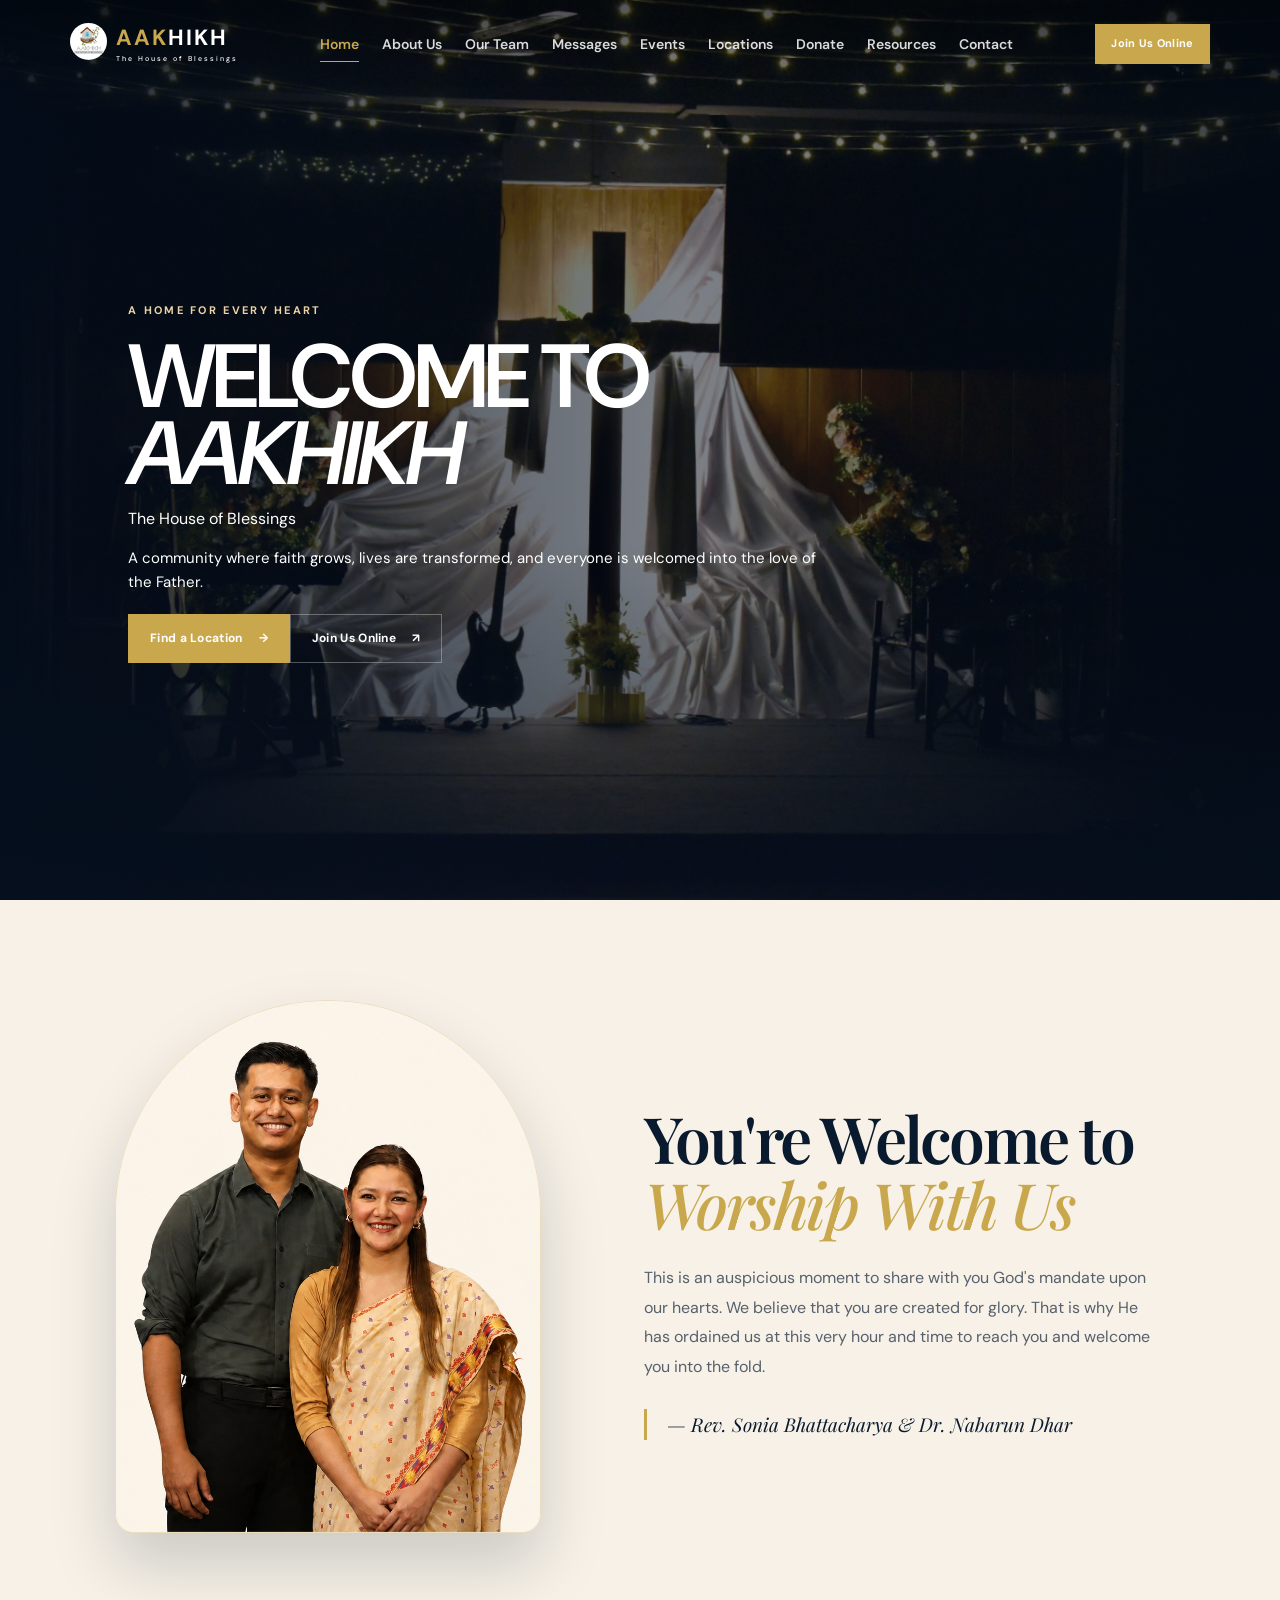
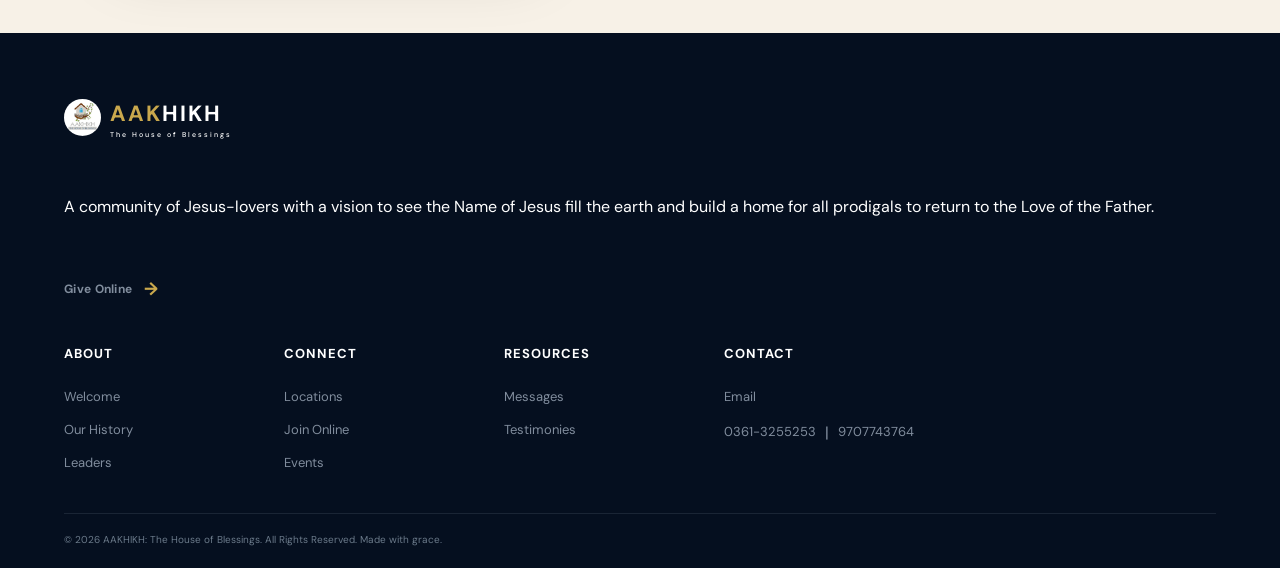
==== index.html @ c30c0318 "Update contact and footer details" ====
<!doctype html>
<html lang="en">
<head>
  <meta charset="UTF-8" />
  <meta name="viewport" content="width=device-width, initial-scale=1.0" />
  <meta name="description" content="AAKHIKH is a welcoming community of faith, worship, and hope in Guwahati and Shillong. Join us as we build a home for all to return to the love of the Father." />
  <meta name="theme-color" content="#081528" />
  <meta name="robots" content="index, follow" />
  <link rel="canonical" href="https://aakhikh.in/" />
  
  <!-- Favicon / AAKHIKH Logo Assets -->
  <link rel="icon" type="image/jpeg" href="logo.jpg" />
  <link rel="apple-touch-icon" href="logo.jpg" />

  <title>AAKHIKH | The House of Blessings</title>

  <!-- Open Graph Metadata -->
  <meta property="og:title" content="AAKHIKH | The House of Blessings" />
  <meta property="og:description" content="AAKHIKH is a welcoming community of faith, worship, and hope in Guwahati and Shillong. Join us as we build a home for all to return to the love of the Father." />
  <meta property="og:image" content="https://aakhikh.in/logo.jpg" />
  <meta property="og:url" content="https://aakhikh.in/" />
  <meta property="og:type" content="website" />
  <meta property="og:site_name" content="AAKHIKH" />

  <!-- Twitter Card Metadata -->
  <meta name="twitter:card" content="summary" />
  <meta name="twitter:title" content="AAKHIKH | The House of Blessings" />
  <meta name="twitter:description" content="AAKHIKH is a welcoming community of faith, worship, and hope in Guwahati and Shillong. Join us as we build a home for all to return to the love of the Father." />
  <meta name="twitter:image" content="https://aakhikh.in/logo.jpg" />

  <!-- Google Search Console Verification Placeholder -->
  <!-- <meta name="google-site-verification" content="YOUR_GOOGLE_SEARCH_CONSOLE_VERIFICATION_CODE" /> -->

  <link rel="preconnect" href="https://fonts.googleapis.com"><link rel="preconnect" href="https://fonts.gstatic.com" crossorigin>
  <link href="https://fonts.googleapis.com/css2?family=DM+Sans:wght@400;500;600;700&family=Playfair+Display:ital,wght@0,500;0,600;0,700;1,500&display=swap" rel="stylesheet">
  <link rel="stylesheet" href="styles.css" />
  <style>
    .brand-with-logo{padding-left:46px}
    .brand-with-logo img{position:absolute;left:0;top:50%;transform:translateY(-57%);width:37px;height:37px;object-fit:contain;border-radius:50%}
    html,body{height:auto;overflow-y:auto;overflow-x:hidden}
    .hero{height:100svh;min-height:0}
    .hero-image{background-image:linear-gradient(90deg,rgba(4,14,29,.83),rgba(4,14,29,.48) 53%,rgba(4,14,29,.65)),url('bg.JPEG')}
    main>section:not(.hero):not(.welcome):not(.leadership-section){display:none}
    .scroll-cue{display:block}
    .welcome{display:grid;grid-template-columns:minmax(320px,.9fr) minmax(360px,1.1fr);align-items:center;gap:clamp(50px,8vw,120px);min-height:720px;padding:100px 9%;overflow:hidden;background:#f7f1e7}
    .welcome-photo{position:relative;display:flex;align-items:center;justify-content:center}
    .welcome-photo:before{display:none}
    .welcome-photo img{display:block;width:min(100%,540px);aspect-ratio:4/5;object-fit:cover;object-position:center bottom;border-radius:270px 270px 24px 24px;box-shadow:0 32px 65px rgba(8,20,37,.18);border:1px solid rgba(201,168,77,.28)}
    .welcome-copy{position:relative;z-index:1;max-width:610px}
    .welcome-copy h2{font:600 clamp(42px,5vw,68px)/1.03 var(--serif);letter-spacing:-2.5px;margin:12px 0 26px;color:var(--ink)}
    .welcome-copy h2 em{color:var(--gold);font-weight:500}
    .welcome-copy>p:not(.eyebrow){font-size:clamp(16px,1.25vw,19px);line-height:1.85;color:#56616d;margin:0 0 28px}
    .welcome-copy .signature{padding-left:20px;border-left:3px solid var(--gold);font-family:var(--serif);font-size:19px;font-style:italic;color:var(--ink)}
    @media(max-height:900px) and (min-width:601px){
      .hero-content{margin-top:65px}
      .hero h1{font-size:clamp(52px,7vw,94px)}
      .hero-title{margin:14px 0}
      .hero-copy{margin:10px 0;font-size:15px}
      .button-row{margin-top:20px}
    }
    @media(max-width:600px){
      .hero-content{margin-top:52px}
      .hero h1{font-size:clamp(48px,16vw,72px)}
      .hero-copy{font-size:13px}
      .welcome{grid-template-columns:1fr;gap:42px;min-height:0;padding:70px 6% 60px}
      .welcome-photo{order:2}
      .welcome-photo img{width:min(100%,430px);max-height:none;border-radius:220px 220px 20px 20px}
      .welcome-copy{order:1}
      .welcome-copy h2{font-size:clamp(38px,12vw,52px);letter-spacing:-1.5px}
    }

    /* Leadership section styling */
    .leadership-section {
      background: #081425;
      color: #fff;
      padding: 100px 9%;
      text-align: center;
    }
    .leadership-section .section-intro {
      margin-bottom: 60px;
    }
    .leadership-section h2 {
      font: 600 clamp(35px, 4vw, 55px)/1.1 var(--serif);
      letter-spacing: -1.5px;
      margin: 0 0 15px;
    }
    .leadership-section h2 em {
      color: var(--gold);
      font-style: italic;
    }
    .leadership-subtitle {
      color: #8892a2;
      font-size: 16px;
      max-width: 600px;
      margin: 0 auto;
    }
    .leadership-grid {
      display: grid;
      grid-template-columns: repeat(5, 1fr);
      gap: 25px;
      max-width: 1200px;
      margin: 0 auto;
    }
    .leader-card {
      background: rgba(255, 255, 255, 0.03);
      border: 1px solid rgba(255, 255, 255, 0.08);
      border-radius: 14px;
      overflow: hidden;
      transition: transform 0.3s ease, box-shadow 0.3s ease, border-color 0.3s ease;
    }
    .leader-card:hover {
      transform: translateY(-8px);
      border-color: rgba(201, 168, 77, 0.4);
      box-shadow: 0 15px 35px rgba(0, 0, 0, 0.4);
    }
    .leader-image {
      height: 260px;
      background-size: cover;
      background-position: center;
      position: relative;
    }
    .leader-info {
      padding: 20px 15px;
      background: linear-gradient(180deg, transparent, rgba(5, 15, 28, 0.95));
    }
    .leader-info h3 {
      font: 600 18px var(--sans);
      margin: 0 0 5px;
      color: #fff;
    }
    .leader-role {
      font-size: 12px;
      color: var(--gold);
      font-weight: 600;
      text-transform: uppercase;
      letter-spacing: 1px;
      margin: 0;
    }
    @media (max-width: 1024px) {
      .leadership-grid {
        grid-template-columns: repeat(3, 1fr);
      }
    }
    @media (max-width: 768px) {
      .leadership-grid {
        grid-template-columns: repeat(2, 1fr);
      }
      .leadership-section {
        padding: 80px 6%;
      }
    }
    @media (max-width: 480px) {
      .leadership-grid {
        grid-template-columns: 1fr;
      }
      .leader-image {
        height: 300px;
      }
    }
  </style>
  
  <!-- Google Site Name Branding Structured Data -->
  <script type="application/ld+json">
  {
    "@context": "https://schema.org",
    "@type": "WebSite",
    "name": "AAKHIKH",
    "url": "https://aakhikh.in/"
  }
  </script>

  <!-- Organization Structured Data -->
  <script type="application/ld+json">
  {
    "@context": "https://schema.org",
    "@type": "Organization",
    "name": "AAKHIKH",
    "alternateName": "AAKHIKH: The House of Blessings",
    "url": "https://aakhikh.in/",
    "logo": "https://aakhikh.in/logo.jpg",
    "description": "AAKHIKH is a welcoming community of faith, worship, and hope in Guwahati and Shillong, built on faith, community, and purpose.",
    "email": "blessingsaakhikh@gmail.com",
    "telephone": ["+91-361-3255253", "+91-9707743764"],
    "address": {
      "@type": "PostalAddress",
      "addressLocality": "Guwahati",
      "addressRegion": "Assam",
      "addressCountry": "IN"
    },
    "sameAs": [
      "https://www.youtube.com/@Aakhikh_The_House_of_Blessings/videos",
      "https://www.facebook.com/aakhikh/",
      "https://www.instagram.com/aakhikh_the_house_of_blessings/?hl=en"
    ]
  }
  </script>
</head>
<body>
  <header class="site-header" id="top">
    <a class="brand brand-with-logo" href="#top" aria-label="AAKHIKH home"><img src="logo.jpg" alt="AAKHIKH logo"><span>AAK</span>HIKH<small>The House of Blessings</small></a>
    <nav class="desktop-nav" aria-label="Primary navigation"><a href="index.html">Home</a><a href="about.html">About Us</a><a href="team.html">Our Team</a><a href="messages.html">Messages</a><a href="events.html">Events</a><a href="locations.html">Locations</a><a href="donate.html">Donate</a><a href="resources.html">Resources</a><a href="contact.html">Contact</a></nav>
    <div class="nav-actions"><a class="button button-small" href="online.html">Join Us Online</a></div>
    <button class="menu-button" aria-label="Open menu" aria-expanded="false"><span></span><span></span></button>
  </header>
  <div class="mobile-menu" aria-hidden="true"><button class="close-menu" aria-label="Close menu">×</button><a href="index.html">Home</a><a href="about.html">About Us</a><a href="team.html">Our Team</a><a href="messages.html">Messages</a><a href="events.html">Events</a><a href="locations.html">Locations</a><a href="donate.html">Donate</a><a href="resources.html">Resources</a><a href="contact.html">Contact</a><a class="button" href="online.html">Join Us Online</a></div>

  <main>
    <section class="hero">
      <div class="hero-image"></div><div class="hero-glow glow-one"></div><div class="hero-glow glow-two"></div>
      <div class="hero-content"><p class="eyebrow light">A home for every heart</p><h1>WELCOME TO<br><em>AAKHIKH</em></h1><p class="hero-title">The House of Blessings</p><p class="hero-copy">A community where faith grows, lives are transformed, and everyone is welcomed into the love of the Father.</p><div class="button-row"><a href="locations.html" class="button">Find a Location <b>→</b></a><a href="online.html" class="button button-ghost">Join Us Online <b>↗</b></a></div></div>
      <a class="scroll-cue" href="#welcome"><span></span>SCROLL TO EXPLORE</a>
    </section>

    <section class="welcome section" id="welcome"><div class="welcome-photo"><img src="welcome-founders-from-original.png" alt="Rev. Sonia Bhattacharya and Dr. Nabarun Dhar" loading="lazy"></div><div class="welcome-copy"><h2>You're Welcome to<br><em>Worship With Us</em></h2><p>This is an auspicious moment to share with you God's mandate upon our hearts. We believe that you are created for glory. That is why He has ordained us at this very hour and time to reach you and welcome you into the fold.</p><div class="signature">— Rev. Sonia Bhattacharya &amp; Dr. Nabarun Dhar</div></div></section>

    <section class="about section" id="about"><div class="section-intro centered"><p class="eyebrow">Who we are</p><h2>A Home for Every <em>Prodigal</em></h2><p>AAKHIKH is a community of Jesus-lovers: a welcoming spiritual home where you can encounter His love, grow in His Word, and find people to walk with.</p></div><div class="feature-grid"><article><div class="icon">✦</div><h3>Faith</h3><p>Growing together in faith, in grace, and in the transforming truth of the Word.</p></article><article><div class="icon">◌</div><h3>Community</h3><p>Building meaningful relationships and carrying one another through every season.</p></article><article><div class="icon">⌁</div><h3>Purpose</h3><p>Living out God's purpose and sharing His compassionate love with the world.</p></article></div></section>

    <section class="pastors section dark" id="pastors"><div class="pastors-head"><p class="eyebrow light">Our leadership</p><h2>Meet Our <em>Leaders</em></h2><p>Faithful servants with a heart to see lives touched by the love of Jesus.</p></div><div class="pastor-grid"><article class="pastor sonia"><div class="pastor-overlay"><p>Lead Pastor</p><h3>Rev. Sonia<br>Bhattacharya</h3></div></article><article class="pastor nabarun"><div class="pastor-overlay"><h3>Nabarun<br>Dhar</h3></div></article></div><p class="placeholder-note">Portraits and biographies can be updated from your media library.</p></section>

    <section class="messages section" id="messages"><div class="section-heading"><div><p class="eyebrow">Worship experience</p><h2>Messages That <em>Inspire</em></h2></div><a class="text-link" href="#resources">Watch More Messages <b>→</b></a></div><div class="message-grid"><article class="message-card"><div class="video-thumb thumb-one"><button aria-label="Play message">▶</button><span>NEW MESSAGE</span></div><p class="meta">SUNDAY SERVICE · AAKHIKH</p><h3>Learn from Him</h3><p>Words that point us back to the heart of the Father.</p></article><article class="message-card"><div class="video-thumb thumb-two"><button aria-label="Play message">▶</button></div><p class="meta">WORSHIP · AAKHIKH</p><h3>In His Presence</h3><p>A moment of worship, prayer, and renewed hope.</p></article><article class="message-card"><div class="video-thumb thumb-three"><button aria-label="Play message">▶</button></div><p class="meta">SUNDAY SERVICE · AAKHIKH</p><h3>Created for Glory</h3><p>Discover the purpose and promise spoken over your life.</p></article></div></section>

    <section class="giving section" id="giving"><div class="giving-copy"><p class="eyebrow">Giving</p><h2>Give &amp; Be Part of<br><em>His Work</em></h2><p>Your generosity helps us serve our community, spread the message of hope, support ministry initiatives, and create a welcoming home where lives can be touched and transformed.</p><div class="secure"><span>✓</span> A simple, secure way to give</div></div><div class="donation-card"><div class="give-toggle"><button class="active">One-Time</button><button>Monthly</button></div><p class="donation-label">Choose an amount</p><div class="amounts"><button>₹500</button><button>₹1,000</button><button>₹2,500</button><button>₹5,000</button><button>₹10,000</button><button>Custom</button></div><label class="amount-input"><span>₹</span><input type="number" placeholder="Enter custom amount" aria-label="Donation amount"></label><button class="button donate-button">Donate Now <b>→</b></button><p class="legal">All donations are subject to applicable laws and regulations.</p><div class="payment-links"><a href="#contact">UPI Donation <b>↗</b></a><a href="#contact">Bank Transfer <b>↗</b></a></div></div></section>

    <section class="locations section" id="locations"><div class="section-intro centered"><p class="eyebrow">Come visit</p><h2>Find AAKHIKH <em>Near You</em></h2></div><div class="location-switch" role="tablist"><button class="active" role="tab" data-location="guwahati">Guwahati</button><button role="tab" data-location="shillong">Shillong</button></div><div class="location-view"><div class="map-panel"><div class="map-pin">✦</div><p>GUWAHATI, ASSAM</p><span>Map integration ready</span></div><div class="location-details"><p class="eyebrow">Your local home</p><h3 id="location-title">AAKHIKH: The House of Blessings</h3><p id="location-address">Bhuyan Mansion, 3rd Floor<br>Near UCO Bank, Guwahati Club<br>Guwahati, Assam, India</p><div class="schedule"><span>Service schedule</span><strong id="location-time">Sunday Assamese Service · 9:00 AM<br>Sunday English Service · 12:00 PM<br>Rhema Bible Study · 1st &amp; 3rd Thursday, 7:00 PM<br>Care Groups · 2nd &amp; 4th Thursday, 7:00 PM<br>Prayer &amp; Fasting · Saturday, 9:00 AM</strong></div><div class="button-row"><a class="button" href="https://www.google.com/maps/search/?api=1&query=Bhuyan+Mansion+Guwahati" target="_blank" rel="noreferrer" id="directions">Get Directions</a><a class="button button-outline" href="#contact">Contact Us</a></div></div></div></section>

    <section class="sunday section"><div><p class="eyebrow light">Every Sunday</p><h2>Worship With Us</h2><p class="sunday-time">9:00 AM <span>·</span> Assamese<br>12:00 PM <span>·</span> English</p></div><div><p>Aakhikh: The House of Blessings is a home for all prodigals to return back to the Love of the Father. We would love you to be a part of us.</p><div class="button-row"><a class="button light-button" href="#locations">Get Directions</a><a class="button button-ghost white" href="#online">Join Us Online</a></div></div></section>

    <section class="events section" id="events"><div class="section-heading"><div><p class="eyebrow">Gather together</p><h2>Upcoming <em>Events</em></h2></div><p>Join us as we celebrate, worship, and grow together.</p></div><article class="event-feature"><div class="event-date"><span>COMING</span><strong>UP</strong></div><div class="event-image"></div><div class="event-info"><p class="meta">AAKHIKH WORSHIP CENTER · GUWAHATI</p><h3>AAKHIKH'S 1st Anniversary Celebration</h3><p>One Year of Glory! Join us as we celebrate God's faithfulness at Aakhikh's 1st Anniversary. A night of worship, word, and fresh anointing awaits.</p><a class="text-link" href="#contact">More Details <b>→</b></a></div></article></section>

    <section class="online section" id="online"><p class="eyebrow">Wherever you are</p><h2>Can't Join Us<br><em>In Person?</em></h2><p>Stay connected wherever you are.</p><div class="button-row centered-row"><a class="button" href="#messages">Watch Live</a><a class="button button-outline" href="https://www.youtube.com/@Aakhikh_The_House_of_Blessings/videos" target="_blank" rel="noopener noreferrer">YouTube ↗</a><a class="button button-outline" href="#contact">Facebook</a></div><p class="placeholder-note">Social links are ready to be connected.</p></section>

    <section class="resources section" id="resources"><div class="resources-card"><div><p class="eyebrow light">Stay in the word</p><h2>Resources for<br><em>Every Day</em></h2></div><div class="resource-list"><a href="#messages">Sermons <b>→</b></a><a href="#messages">Bible Study <b>→</b></a><a href="#messages">Daily Bread <b>→</b></a><a href="#messages">Prayer Resources <b>→</b></a></div></div></section>

    <section class="newsletter section"><div><p class="eyebrow">Stay connected</p><h2>Good news belongs<br>in your <em>inbox.</em></h2></div><form class="newsletter-form" novalidate><label for="newsletter-email" class="sr-only">Your email</label><input id="newsletter-email" type="email" placeholder="Your email address" required><button class="button" type="submit">Subscribe <b>→</b></button><p class="form-message" aria-live="polite"></p></form></section>

    <!-- <section class="leadership-section section dark" id="leadership">
      <div class="section-intro centered">
        <p class="eyebrow light">Our Team</p>
        <h2>Meet Our <em>Leadership</em></h2>
        <p class="leadership-subtitle">Faithful leaders serving the community with grace and devotion.</p>
      </div>
      <div class="leadership-grid">
        <div class="leader-card">
          <div class="leader-image" style="background-image: url('IMG_2320.JPEG');"></div>
          <div class="leader-info">
            <h3>Pastor Nayan</h3>
            <p class="leader-role">Pastor</p>
          </div>
        </div>
        <div class="leader-card">
          <div class="leader-image" style="background-image: url('IMG_2321.JPEG');"></div>
          <div class="leader-info">
            <h3>Elder Rasmi</h3>
            <p class="leader-role">Elder</p>
          </div>
        </div>
        <div class="leader-card">
          <div class="leader-image" style="background-image: url('IMG_2322 (1).JPEG');"></div>
          <div class="leader-info">
            <h3>Wanshai</h3>
            <p class="leader-role">Leader</p>
          </div>
        </div>
        <div class="leader-card">
          <div class="leader-image" style="background-image: url('IMG_2323 (1).JPEG');"></div>
          <div class="leader-info">
            <h3>DCN Jo</h3>
            <p class="leader-role">Deacon</p>
          </div>
        </div>
        <div class="leader-card">
          <div class="leader-image" style="background-image: url('IMG_2324.JPEG');"></div>
          <div class="leader-info">
            <h3>DCN Kriti</h3>
            <p class="leader-role">Deacon</p>
          </div>
        </div>
      </div>
    </section> -->
  </main>
  <footer><div class="footer-top"><a class="brand" href="index.html" aria-label="AAKHIKH home"><span>AAK</span>HIKH<small>The House of Blessings</small></a><p>A community of Jesus-lovers with a vision to see the Name of Jesus fill the earth and build a home for all prodigals to return to the Love of the Father.</p><a class="text-link gold" href="donate.html">Give Online <b>→</b></a></div><div class="footer-links"><div><h4>About</h4><a href="about.html">Welcome</a><a href="about.html#our-story">Our History</a><a href="team.html">Leaders</a></div><div><h4>Connect</h4><a href="locations.html">Locations</a><a href="online.html">Join Online</a><a href="events.html">Events</a></div><div><h4>Resources</h4><a href="messages.html">Messages</a><a href="messages.html">Testimonies</a></div><div><h4>Contact</h4><a href="mailto:blessingsaakhikh@gmail.com">Email</a><span class="contact-numbers"><a href="tel:+913613255253">0361-3255253</a><span aria-hidden="true">|</span><a href="tel:+919707743764">9707743764</a></span></div></div><div class="copyright">© 2026 AAKHIKH: The House of Blessings. All Rights Reserved. <span>Made with grace.</span></div></footer>
  <script src="script.js"></script>
</body></html>
---- styles.css ----
/* =========================================================
   AAKHIKH - ENHANCED STYLES.CSS
   ========================================================= */

:root {
  --ink: #0a1a2e;
  --night: #081425;
  --cream: #f8f6f2;
  --paper: #faF8f5;
  --gold: #c9a84d;
  --muted: #8892a2;
  --serif: 'Playfair Display', serif;
  --sans: 'DM Sans', sans-serif;
  --soft: #f0e8e2;
  --accent: #d4b46c;
}

* {
  box-sizing: border-box;
}

html {
  scroll-behavior: smooth;
}

body {
  margin: 0;
  color: var(--ink);
  font-family: var(--sans);
  background: var(--paper);
  line-height: 1.6;
}

a {
  text-decoration: none;
  color: inherit;
}

button,
input,
textarea,
select {
  font: inherit;
}

/* =========================================================
   FOCUS STYLES
   ========================================================= */

button:focus-visible,
input:focus-visible,
textarea:focus-visible,
select:focus-visible {
  outline: 2px solid var(--gold);
  outline-offset: 2px;
}

/* The message artwork is visual-only; remove the unused play-symbol overlay. */
.video-thumb button {
  display: none;
}

/* =========================================================
   HEADER / NAVIGATION
   ========================================================= */

.site-header {
  height: 88px;
  position: fixed;
  z-index: 100;
  inset: 0 0 auto;

  display: flex;
  align-items: center;
  justify-content: space-between;

  padding: 0 5.5%;

  color: #fff;

  background: linear-gradient(
    to bottom,
    rgba(0, 0, 0, .3),
    transparent
  );

  transition: .35s;
}

.site-header.scrolled {
  height: 70px;

  background: rgba(7, 19, 35, .94);

  backdrop-filter: blur(18px);
}

/* =========================================================
   LOGO
   ========================================================= */

.brand {
  font-size: 22px;
  font-weight: 700;
  letter-spacing: 2px;
  line-height: 1;

  color: #fff;

  position: relative;

  white-space: nowrap;
}

.brand span {
  color: var(--gold);
}

.brand small {
  display: block;

  font-size: 7px;
  letter-spacing: 2px;
  font-weight: 500;

  margin-top: 6px;

  color: #fff;
}

/* =========================================================
   DESKTOP NAVIGATION
   ========================================================= */

.desktop-nav {
  display: flex;
  align-items: center;

  gap: 23px;

  font-size: 14px;
  font-weight: 600;

  white-space: nowrap;
}

.desktop-nav a {
  color: #fff;

  opacity: .85;

  transition:
    color .25s ease,
    opacity .25s ease,
    transform .25s ease;

  position: relative;
}

.desktop-nav a::after {
  content: '';

  position: absolute;

  left: 0;
  bottom: -7px;

  width: 0;
  height: 1px;

  background: var(--gold);

  transition: width .25s ease;
}

.desktop-nav a:hover {
  color: var(--gold);
  opacity: 1;
}

.desktop-nav a:hover::after {
  width: 100%;
}

.desktop-nav a.active {
  color: var(--gold);
  opacity: 1;
}

.desktop-nav a.active::after {
  width: 100%;
}

body:has(.team-section) .desktop-nav a[href$="team.html"] {
  color: var(--gold);
  opacity: 1;
}

body:has(.team-section) .desktop-nav a[href$="team.html"]::after { width: 100%; }

/* =========================================================
   NAVIGATION BUTTON
   ========================================================= */

.button {
  display: inline-flex;

  gap: 16px;
  align-items: center;
  justify-content: center;

  padding: 14px 21px;

  background: var(--gold);
  border: 1px solid var(--gold);
  color: #fff;

  font-weight: 700;
  font-size: 12px;

  letter-spacing: .3px;

  cursor: pointer;

  transition: .25s;
}

.button:hover {
  background: #af803c;
  border-color: #af803c;

  transform: translateY(-2px);
  box-shadow: 0 8px 25px rgba(201, 168, 77, .25);
}

.button-small {
  padding: 10px 15px;
  font-size: 11px;
}

/* Ghost button variant */
.button-ghost {
  background: transparent;
  border-color: rgba(255, 255, 255, .3);
  color: #fff;
}

.button-ghost:hover {
  border-color: var(--gold);
  color: var(--gold);
  transform: none;
}

.button-light {
  background: rgba(255, 255, 255, .1);
  border-color: rgba(255, 255, 255, .2);
  color: #fff;
}

.button-light:hover {
  background: rgba(255, 255, 255, .2);
  transform: none;
}

/* =========================================================
   MOBILE MENU BUTTON
   ========================================================= */

.menu-button {
  display: none;

  flex-direction: column;

  gap: 5px;

  border: 0;

  background: transparent;

  padding: 10px;

  cursor: pointer;
}

.menu-button span {
  display: block;

  width: 25px;
  height: 2px;

  background: #fff;

  transition: .25s;
}

/* =========================================================
   MOBILE MENU
   ========================================================= */

.mobile-menu {
  position: fixed;

  z-index: 200;

  inset: 0;

  background: var(--night);

  color: #fff;

  padding: 100px 10%;

  display: flex;

  flex-direction: column;

  gap: 22px;

  font: 500 29px var(--serif);

  transform: translateX(100%);

  transition: transform .35s ease;
}

.mobile-menu.open {
  transform: translateX(0);
}

.mobile-menu a {
  color: #fff;

  transition: color .2s ease;
}

.mobile-menu a:hover {
  color: var(--gold);
}

.mobile-menu .button {
  width: max-content;

  font:
    700 13px var(--sans);

  margin-top: 10px;
}

.close-menu {
  position: absolute;

  right: 8%;
  top: 25px;

  border: 0;

  background: transparent;

  color: #fff;

  font-size: 38px;

  cursor: pointer;
}

/* =========================================================
   TYPOGRAPHY
   ========================================================= */

.eyebrow {
  font-size: 11px;

  letter-spacing: 2.3px;

  text-transform: uppercase;

  font-weight: 700;

  color: var(--gold);

  margin: 0 0 18px;
}

.eyebrow.light {
  color: #ead4a7;
}

.eyebrow.soft {
  color: #a3b1bf;
}

h2 {
  font:
    600 clamp(37px, 4.2vw, 62px)/1.08
    var(--serif);

  letter-spacing: -1.9px;

  margin: 0 0 24px;
}

h2 em {
  font-weight: 500;

  color: var(--gold);
}

.text-link {
  font-size: 12px;

  font-weight: 700;

  letter-spacing: .3px;

  display: inline-flex;

  gap: 12px;

  align-items: center;
}

.text-link b {
  font-size: 18px;

  color: var(--gold);

  transition: .2s;
}

.text-link:hover b {
  transform: translateX(4px);
}

/* =========================================================
   HERO
   ========================================================= */

.hero {
  min-height: 760px;

  height: 100vh;

  position: relative;

  display: flex;

  align-items: center;

  color: #fff;

  overflow: hidden;
}

.hero-image {
  position: absolute;

  inset: 0;

  background:
    linear-gradient(
      90deg,
      rgba(4,14,29,.83) 0%,
      rgba(4,14,29,.48) 53%,
      rgba(4,14,29,.65)
    ),
    url('https://images.unsplash.com/photo-1519491050282-cf00c82424b4?auto=format&fit=crop&w=2100&q=85')
    center / cover;

  animation:
    slowZoom 16s ease alternate infinite;
}

.hero:after {
  content: '';

  position: absolute;

  inset: 0;

  background:
    linear-gradient(
      0deg,
      rgba(7,19,35,.5),
      transparent 40%
    );
}

@keyframes slowZoom {
  to {
    transform: scale(1.08);
  }
}

.hero-content {
  z-index: 1;

  margin: 100px 10% 0;

  max-width: 700px;
}

.hero h1 {
  font-size: clamp(55px, 8vw, 118px);

  line-height: .86;

  letter-spacing: -4px;

  margin: 0;

  font-weight: 600;
}

/* =========================================================
   SECTION BASE STYLE
   ========================================================= */

.section {
  padding: 120px 5%;
}

.section.narrow {
  max-width: 960px;
  margin: 0 auto;
}

.section .section-heading {
  text-align: center;
  margin-bottom: 60px;
}

.section .section-heading .eyebrow {
  margin-bottom: 12px;
}

.section .section-heading h2 {
  margin: 0 0 16px;
}

/* =========================================================
   FOOTER
   ========================================================= */

footer {
  background: #050f1f;

  color: #fff;

  padding: 70px 5% 20px;
}

footer .footer-top {
  max-width: 1200px;
  margin: 0 auto 40px;
  display: flex;
  flex-wrap: wrap;
  gap: 40px;
  justify-content: space-between;
}

footer .copyright {
  border-top: 1px solid #1a2535;

  padding-top: 18px;

  font-size: 10px;

  color: #6b7a8a;
}

footer a {
  color: #818d9d;
  transition: color .2s;
}

footer a:hover {
  color: var(--gold);
}

.footer-links {
  max-width: 1200px;
  margin: 30px auto 40px;
  display: flex;
  flex-wrap: wrap;
  gap: 40px 60px;
}

.footer-links > div {
  display: flex;
  flex-direction: column;
  gap: 12px;
  min-width: 160px;
}

.footer-links h4 {
  font-family: var(--sans);
  font-size: 13px;
  font-weight: 700;
  text-transform: uppercase;
  letter-spacing: 1px;
  color: #fff;
  margin: 0 0 10px 0;
}

.footer-links a {
  font-size: 13px;
  color: #818d9d;
  transition: color 0.2s;
}

.footer-links a:hover {
  color: var(--gold);
}

.footer-links .contact-numbers {
  display: flex;
  align-items: center;
  gap: 9px;
  white-space: nowrap;
  color: #818d9d;
}

.brand footer {
  color: #fff;
  font-size: 20px;
  font-weight: 700;
  letter-spacing: 2px;
}

.brand footer span {
  color: var(--gold);
}

.brand footer small {
  display: inline;
  margin-left: 8px;
  font-size: 10px;
  letter-spacing: 2px;
  font-weight: 500;
  color: #fff;
}

/* =========================================================
   RESPONSIVE - TABLET
   ========================================================= */

@media (max-width: 1100px) {

  .desktop-nav {
    gap: 13px;
  }

  .desktop-nav a {
    font-size: 12px;
  }

  .button-small {
    padding: 9px 11px;
    font-size: 10px;
  }
}

/* =========================================================
   RESPONSIVE - MOBILE
   ========================================================= */

@media (max-width: 900px) {

  .site-header {
    height: 74px;

    padding: 0 6%;
  }

  /* Hide desktop navigation */

  .desktop-nav {
    display: none;
  }

  /* Hide desktop join button */

  .site-header > .button-small {
    display: none;
  }

  /* Show hamburger */

  .menu-button {
    display: flex;
  }

  /* Page */

  .page {
    padding: 120px 7% 65px;
  }

  .grid {
    grid-template-columns: 1fr;

    gap: 45px;
  }

  .page h1 {
    font-size: clamp(45px, 13vw, 65px);
  }
}

/* =========================================================
   SMALL MOBILE
   ========================================================= */

@media (max-width: 600px) {

  .site-header {
    padding: 0 6%;

    height: 74px;
  }

  .brand {
    font-size: 19px;
  }

  .brand small {
    font-size: 6px;
  }

  .mobile-menu {
    padding: 95px 9%;
  }

  .mobile-menu a {
    font-size: 27px;
  }

  .page {
    padding: 115px 7% 60px;
  }

  .page h1 {
    letter-spacing: -2px;
  }

  .grid {
    grid-template-columns: 1fr;

    gap: 35px;
  }

  footer {
    padding: 55px 7% 20px;
  }
}

/* =========================================================
   UTIL - CLEARFIX
   ========================================================= */

.clearfix::after {
  content: "";

  display: table;

  clear: both;
}

/* =========================================================
   INNER PAGES — SHARED POLISH (the home page keeps its own hero)
   ========================================================= */
body:not(:has(.hero)) {
  background: #f8f5ef;
}

body:not(:has(.hero)) .site-header.scrolled {
  box-shadow: 0 10px 30px rgba(3, 13, 27, .14);
}

body:has(.about-hero) .desktop-nav a[href$="about.html"],
body:has(.contact-section) .desktop-nav a[href$="contact.html"],
body:has(.event-hero) .desktop-nav a[href$="events.html"],
body.donate-page .desktop-nav a[href$="donate.html"],
body:has(.locations-page) .desktop-nav a[href$="locations.html"],
body:has(.resources-hero) .desktop-nav a[href$="resources.html"],
body:not(:has(.hero)):has(.message-grid) .desktop-nav a[href$="messages.html"] {
  color: var(--gold);
  opacity: 1;
}

body:not(:has(.hero)) .button-outline {
  background: transparent;
  border-color: var(--gold);
  color: var(--ink);
}

body:not(:has(.hero)) .button-outline:hover { color: #fff; }

body:not(:has(.hero)) footer {
  position: relative;
  overflow: hidden;
}

body:not(:has(.hero)) footer::before {
  content: '';
  position: absolute;
  width: 300px;
  height: 300px;
  right: -130px;
  top: -210px;
  border: 1px solid rgba(201, 168, 77, .22);
  border-radius: 50%;
}

body:not(:has(.hero)) footer .copyright { position: relative; max-width: 1200px; margin: auto; }

/* Simple page heroes */
body:not(:has(.hero)) .page.dark,
body:not(:has(.hero)) .giving-hero,
body:not(:has(.hero)) .event-hero {
  position: relative;
  isolation: isolate;
  overflow: hidden;
}

body:not(:has(.hero)) .page.dark::before,
body:not(:has(.hero)) .giving-hero::before,
body:not(:has(.hero)) .event-hero::before {
  content: '';
  position: absolute;
  inset: 0;
  z-index: -1;
  background: radial-gradient(circle at 80% 10%, rgba(211, 177, 99, .25), transparent 28%);
}

body:not(:has(.hero)) .page.dark h1 em,
body:not(:has(.hero)) .giving-hero h1 em,
body:not(:has(.hero)) .event-hero h1 em { color: #e7c67e; font-weight: 500; }

body:not(:has(.hero)) .message-grid {
  max-width: 1180px;
  margin: auto;
  display: grid;
  grid-template-columns: repeat(3, 1fr);
  gap: 24px;
}

body:not(:has(.hero)) .message-card {
  overflow: hidden;
  border-radius: 10px;
  background: #fff;
  box-shadow: 0 18px 40px rgba(8, 22, 41, .09);
  transition: transform .25s ease, box-shadow .25s ease;
}

body:not(:has(.hero)) .message-card:hover { transform: translateY(-7px); box-shadow: 0 26px 48px rgba(8, 22, 41, .16); }
body:not(:has(.hero)) .message-card h3 { margin: 12px 24px 8px; font: 500 27px var(--serif); }
body:not(:has(.hero)) .message-card > p:last-child { margin: 0 24px 27px; color: #64707a; font-size: 14px; }
body:not(:has(.hero)) .message-card .meta { margin: 22px 24px 0; color: var(--gold); font-size: 10px; letter-spacing: 1.5px; font-weight: 700; }
body:not(:has(.hero)) .video-thumb { height: 220px; display: grid; place-items: center; background-size: cover; background-position: center; position: relative; }
body:not(:has(.hero)) .video-thumb::before { content: ''; position: absolute; inset: 0; background: linear-gradient(130deg, rgba(5, 15, 28, .08), rgba(5, 15, 28, .58)); }
body:not(:has(.hero)) .video-thumb button { position: relative; z-index: 1; width: 58px; height: 58px; border: 1px solid rgba(255,255,255,.7); border-radius: 50%; color: #fff; background: rgba(255,255,255,.14); font-size: 18px; cursor: pointer; }
body:not(:has(.hero)) .thumb-one { background-image: url('6.webp'); }body:not(:has(.hero)) .thumb-two { background-image: url('7.jpg'); }body:not(:has(.hero)) .thumb-three { background-image: url('5.webp'); }

body:not(:has(.hero)) .location-tag { color: #b6c0cc; font-size: 13px; line-height: 1.75; margin: 28px 0 0; }
body:not(:has(.hero)) .input-row { display: grid; grid-template-columns: 1fr 1fr; gap: 20px; }
body:not(:has(.hero)) .contact-form label { display: grid; gap: 7px; font-size: 12px; margin-bottom: 18px; }
body:not(:has(.hero)) .contact-form input, body:not(:has(.hero)) .contact-form textarea, body:not(:has(.hero)) .contact-form select { width: 100%; background: transparent; }
body:not(:has(.hero)) .form-message { min-height: 20px; font-size: 13px; margin: 14px 0 0; }

body:not(:has(.hero)) .visit-card { color: #fff; text-decoration: none; box-shadow: 0 20px 40px rgba(8, 22, 41, .12); }
body:not(:has(.hero)) .visit-card > * { position: relative; z-index: 1; }body:not(:has(.hero)) .visit-card h3 { color: #fff; font: 500 34px var(--serif); margin: 4px 0; }body:not(:has(.hero)) .visit-card span { position: relative; z-index: 1; color: #ead4a7; font-size: 13px; }

body:not(:has(.hero)) .map-panel { min-height: 330px; display: grid; place-content: center; background: linear-gradient(145deg, #dcd1bc, #f5eee1); }
body:not(:has(.hero)) .map-panel span { text-align: center; color: #77808b; font-size: 12px; }

body:not(:has(.hero)) .giving-section { max-width: 880px; margin: auto; }body:not(:has(.hero)) .giving-copy { max-width: 650px; }body:not(:has(.hero)) .giving-copy > p:last-child { color: #606a74; max-width: 600px; }
body:not(:has(.hero)) .amount-input label { display: flex; align-items: center; gap: 10px; color: var(--gold); font: 700 20px var(--serif); }
body:not(:has(.hero)) .donate-button { margin-top: 16px; }body:not(:has(.hero)) .give-toggle { gap: 12px !important; }

@media (max-width: 900px) {
  body:not(:has(.hero)) .message-grid { grid-template-columns: 1fr; max-width: 520px; }
  body:not(:has(.hero)) .contact-panel, body:not(:has(.hero)) .visit-section { grid-template-columns: 1fr !important; }
}

@media (max-width: 600px) {
  body:not(:has(.hero)) .input-row { grid-template-columns: 1fr; gap: 0; }
  body:not(:has(.hero)) .video-thumb { height: 190px; }
  body:not(:has(.hero)) .message-card h3 { font-size: 25px; }
}
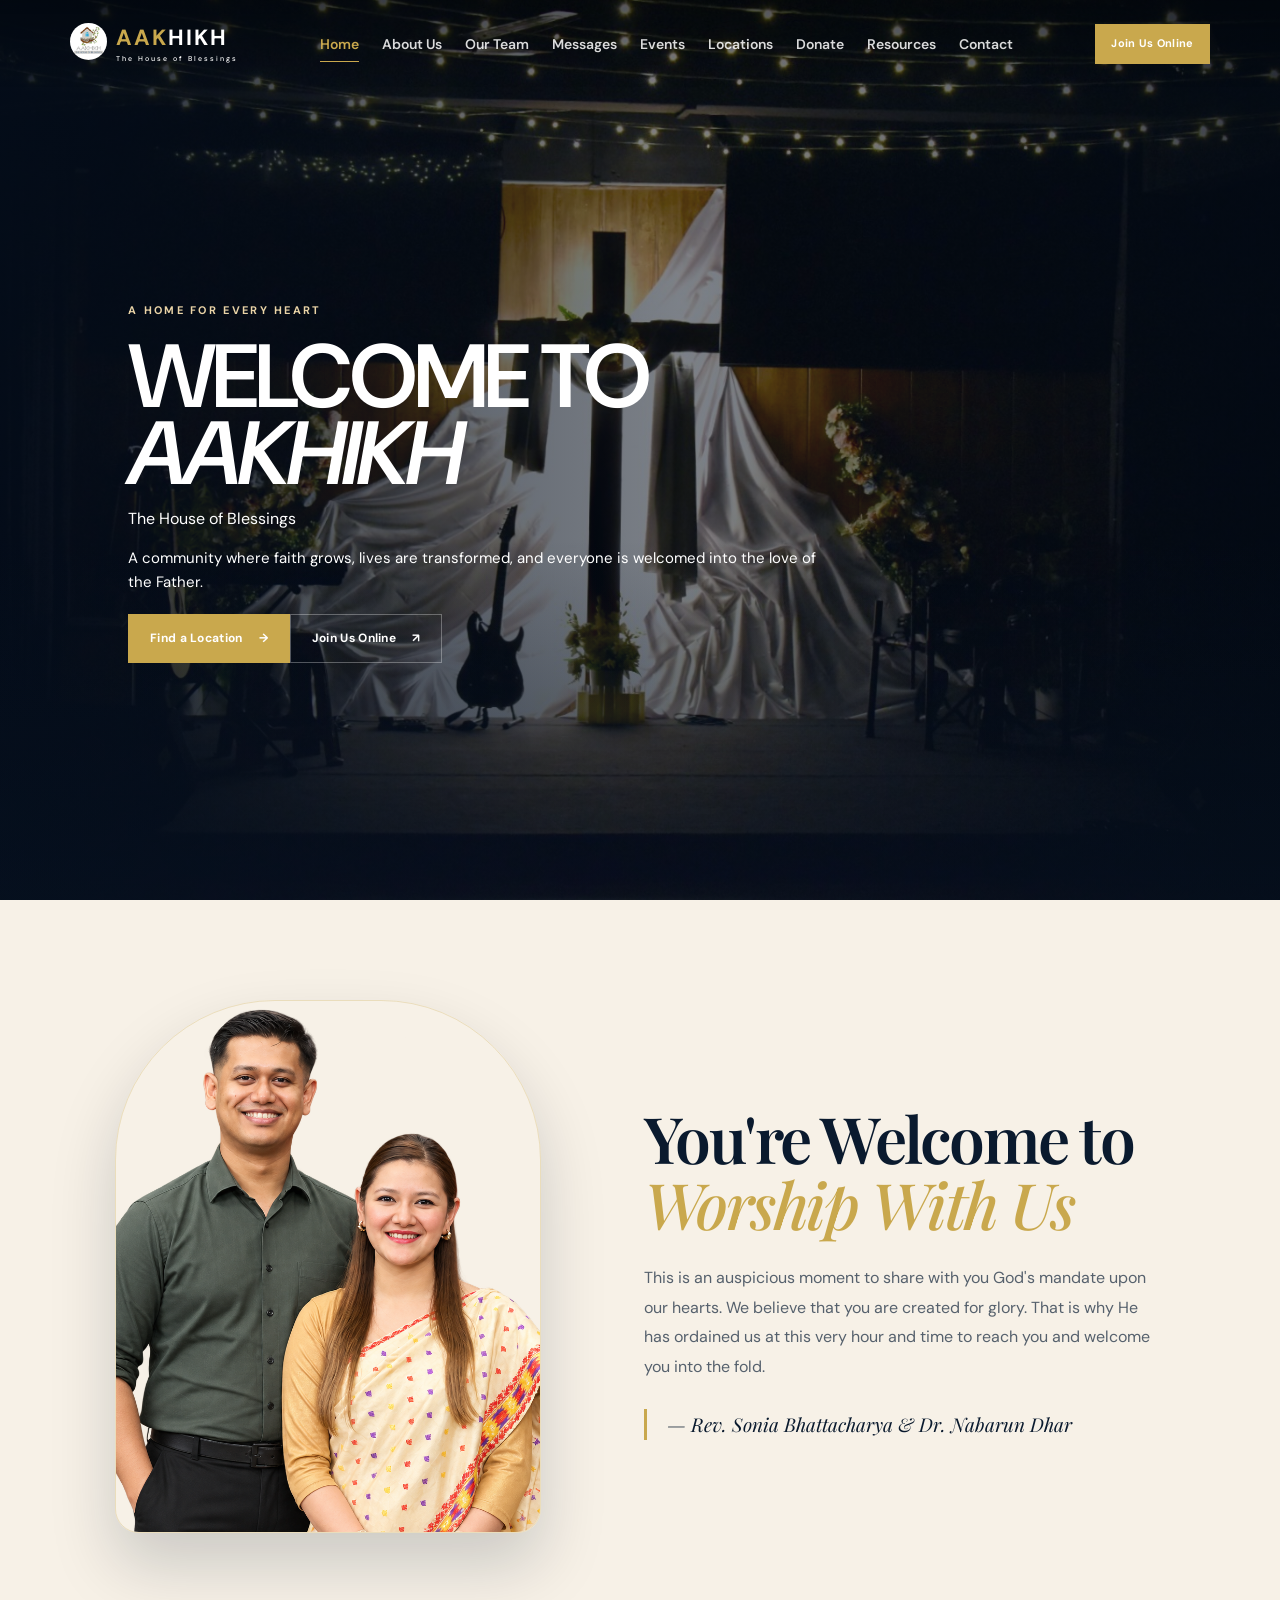
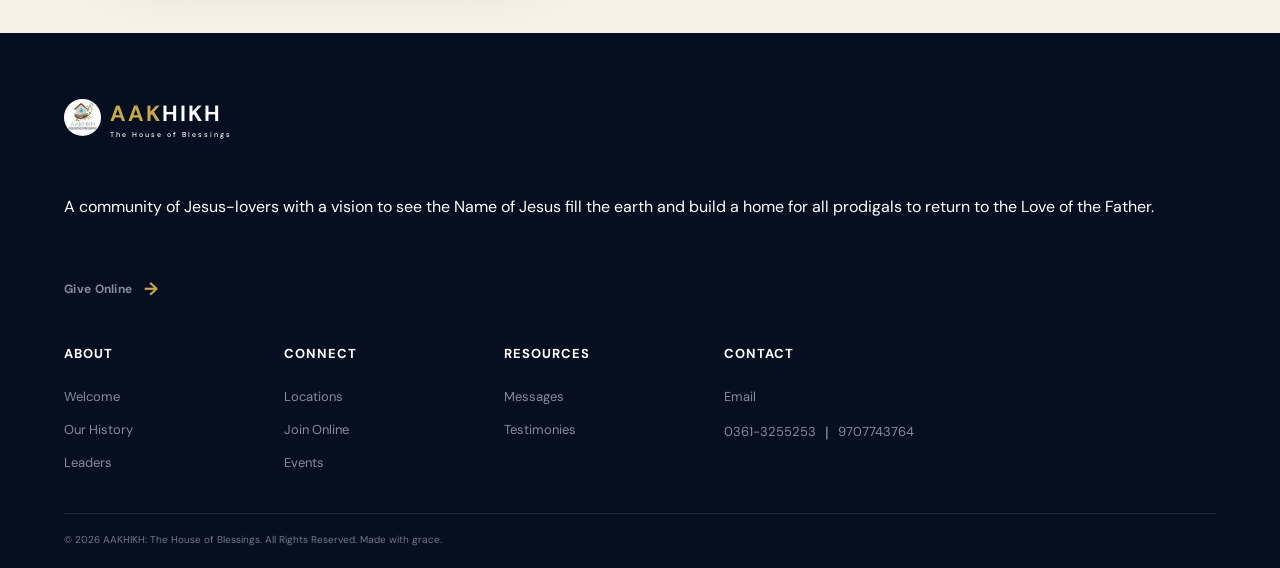
==== commit b36b13dc: "Update welcome image and service schedules" ====
--- a/index.html
+++ b/index.html
@@ -45,7 +45,7 @@
     .welcome{display:grid;grid-template-columns:minmax(320px,.9fr) minmax(360px,1.1fr);align-items:center;gap:clamp(50px,8vw,120px);min-height:720px;padding:100px 9%;overflow:hidden;background:#f7f1e7}
     .welcome-photo{position:relative;display:flex;align-items:center;justify-content:center}
     .welcome-photo:before{display:none}
-    .welcome-photo img{display:block;width:min(100%,540px);aspect-ratio:4/5;object-fit:cover;object-position:center bottom;border-radius:270px 270px 24px 24px;box-shadow:0 32px 65px rgba(8,20,37,.18);border:1px solid rgba(201,168,77,.28)}
+    .welcome-photo img{display:block;width:min(100%,540px);aspect-ratio:4/5;object-fit:cover;object-position:center;border-radius:160px 160px 24px 24px;box-shadow:0 32px 65px rgba(8,20,37,.18);border:1px solid rgba(201,168,77,.28)}
     .welcome-copy{position:relative;z-index:1;max-width:610px}
     .welcome-copy h2{font:600 clamp(42px,5vw,68px)/1.03 var(--serif);letter-spacing:-2.5px;margin:12px 0 26px;color:var(--ink)}
     .welcome-copy h2 em{color:var(--gold);font-weight:500}
@@ -64,7 +64,7 @@
       .hero-copy{font-size:13px}
       .welcome{grid-template-columns:1fr;gap:42px;min-height:0;padding:70px 6% 60px}
       .welcome-photo{order:2}
-      .welcome-photo img{width:min(100%,430px);max-height:none;border-radius:220px 220px 20px 20px}
+      .welcome-photo img{width:min(100%,430px);max-height:none;border-radius:120px 120px 20px 20px}
       .welcome-copy{order:1}
       .welcome-copy h2{font-size:clamp(38px,12vw,52px);letter-spacing:-1.5px}
     }
@@ -211,7 +211,7 @@
       <a class="scroll-cue" href="#welcome"><span></span>SCROLL TO EXPLORE</a>
     </section>
 
-    <section class="welcome section" id="welcome"><div class="welcome-photo"><img src="welcome-founders-from-original.png" alt="Rev. Sonia Bhattacharya and Dr. Nabarun Dhar" loading="lazy"></div><div class="welcome-copy"><h2>You're Welcome to<br><em>Worship With Us</em></h2><p>This is an auspicious moment to share with you God's mandate upon our hearts. We believe that you are created for glory. That is why He has ordained us at this very hour and time to reach you and welcome you into the fold.</p><div class="signature">— Rev. Sonia Bhattacharya &amp; Dr. Nabarun Dhar</div></div></section>
+    <section class="welcome section" id="welcome"><div class="welcome-photo"><img src="welcome new.png" alt="Rev. Sonia Bhattacharya and Dr. Nabarun Dhar" loading="lazy"></div><div class="welcome-copy"><h2>You're Welcome to<br><em>Worship With Us</em></h2><p>This is an auspicious moment to share with you God's mandate upon our hearts. We believe that you are created for glory. That is why He has ordained us at this very hour and time to reach you and welcome you into the fold.</p><div class="signature">— Rev. Sonia Bhattacharya &amp; Dr. Nabarun Dhar</div></div></section>
 
     <section class="about section" id="about"><div class="section-intro centered"><p class="eyebrow">Who we are</p><h2>A Home for Every <em>Prodigal</em></h2><p>AAKHIKH is a community of Jesus-lovers: a welcoming spiritual home where you can encounter His love, grow in His Word, and find people to walk with.</p></div><div class="feature-grid"><article><div class="icon">✦</div><h3>Faith</h3><p>Growing together in faith, in grace, and in the transforming truth of the Word.</p></article><article><div class="icon">◌</div><h3>Community</h3><p>Building meaningful relationships and carrying one another through every season.</p></article><article><div class="icon">⌁</div><h3>Purpose</h3><p>Living out God's purpose and sharing His compassionate love with the world.</p></article></div></section>
 
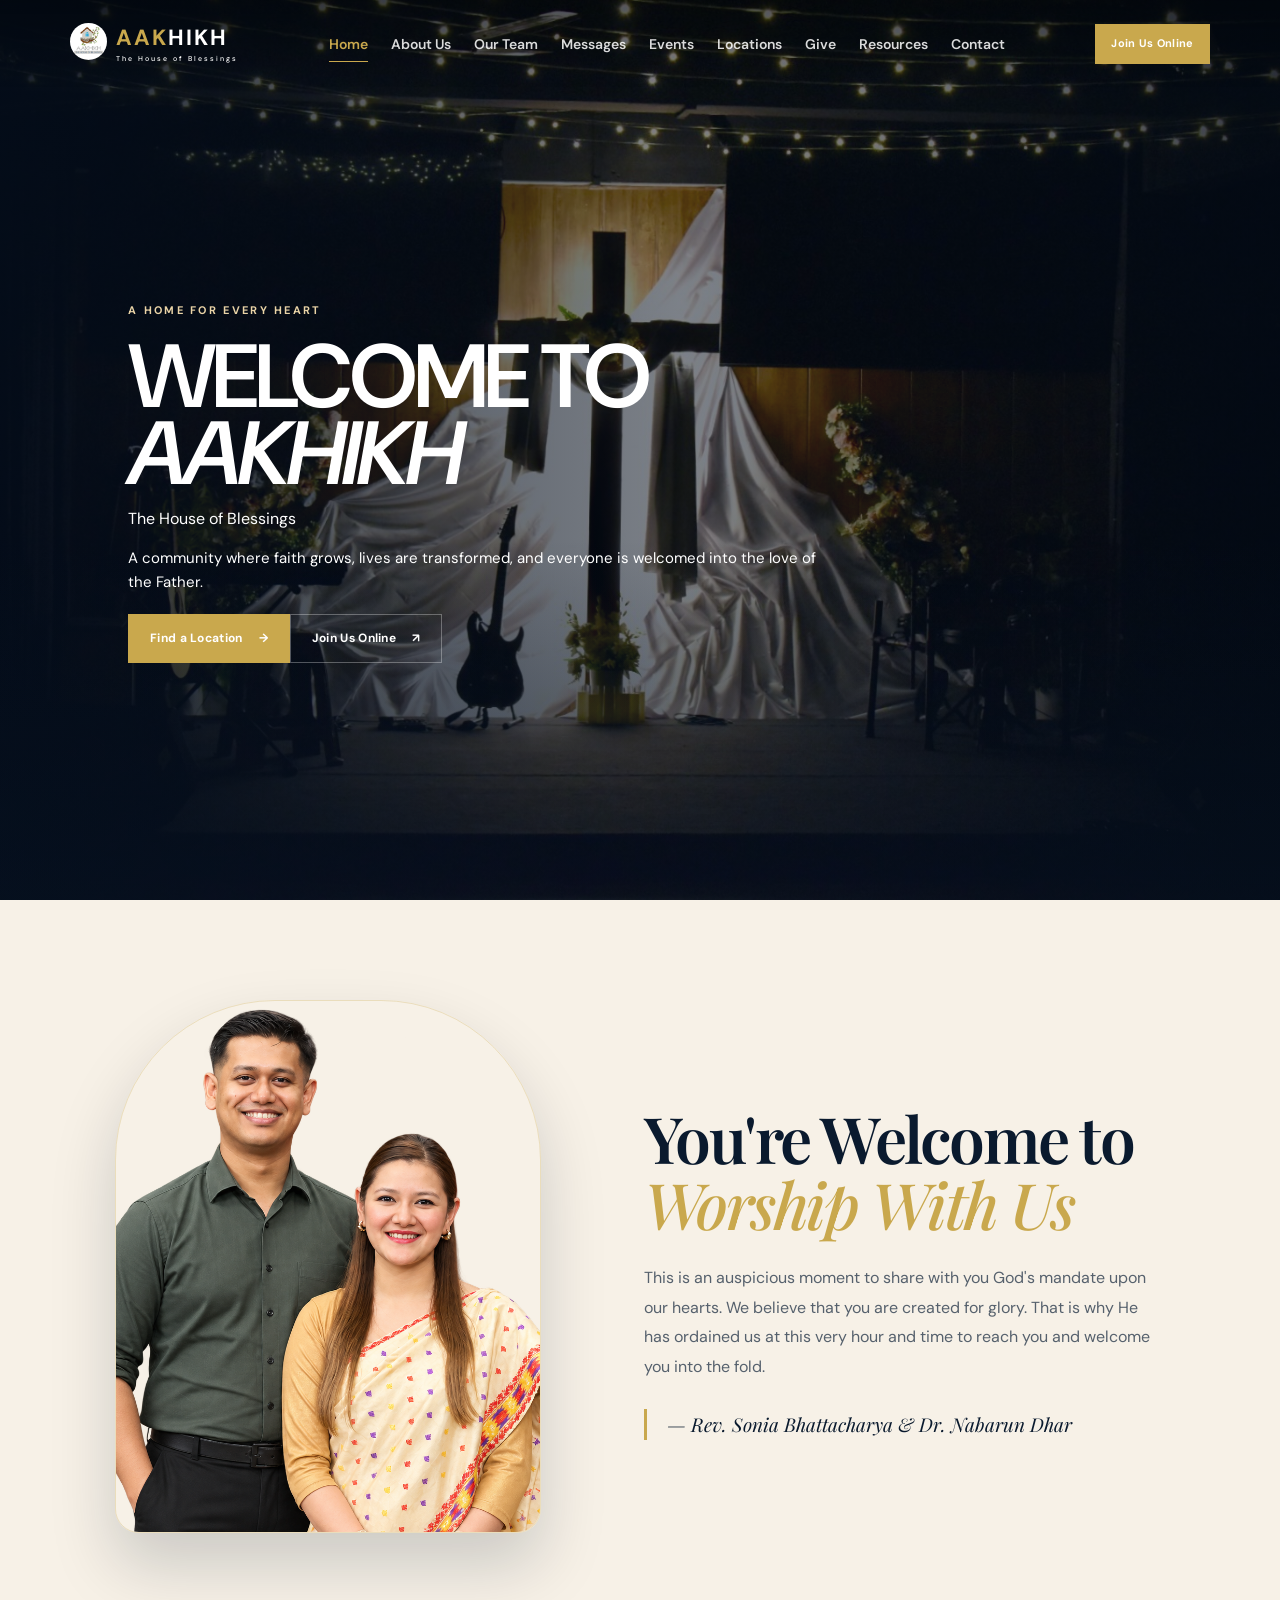
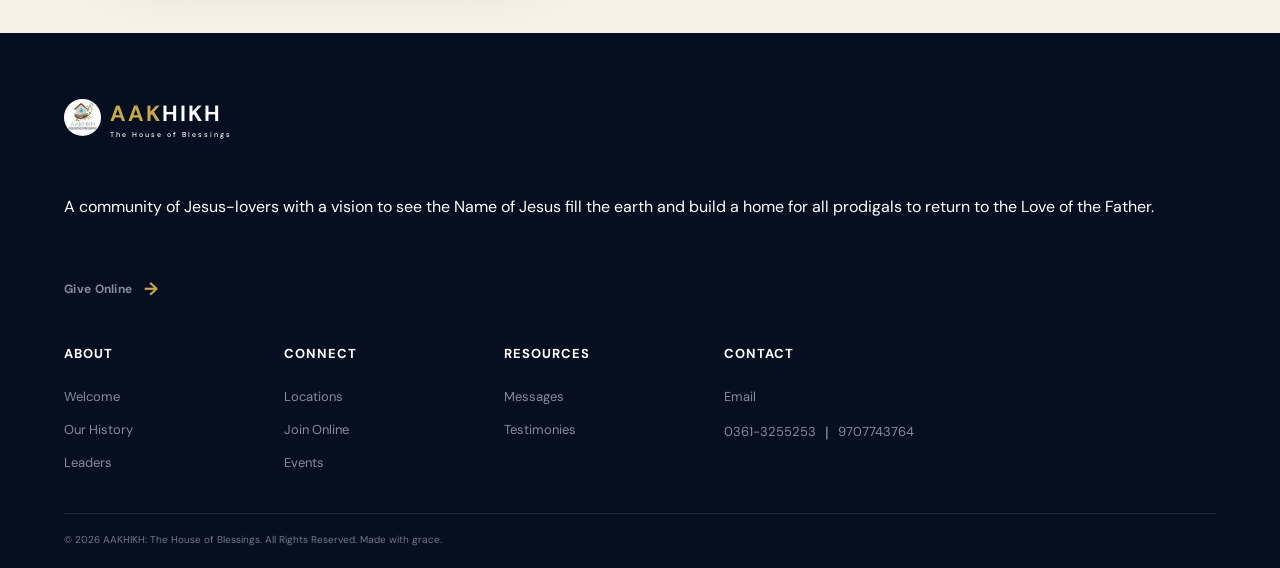
==== commit e8b9e94d: "Replace Donate labels with Give" ====
--- a/index.html
+++ b/index.html
@@ -198,11 +198,11 @@
 <body>
   <header class="site-header" id="top">
     <a class="brand brand-with-logo" href="#top" aria-label="AAKHIKH home"><img src="logo.jpg" alt="AAKHIKH logo"><span>AAK</span>HIKH<small>The House of Blessings</small></a>
-    <nav class="desktop-nav" aria-label="Primary navigation"><a href="index.html">Home</a><a href="about.html">About Us</a><a href="team.html">Our Team</a><a href="messages.html">Messages</a><a href="events.html">Events</a><a href="locations.html">Locations</a><a href="donate.html">Donate</a><a href="resources.html">Resources</a><a href="contact.html">Contact</a></nav>
+    <nav class="desktop-nav" aria-label="Primary navigation"><a href="index.html">Home</a><a href="about.html">About Us</a><a href="team.html">Our Team</a><a href="messages.html">Messages</a><a href="events.html">Events</a><a href="locations.html">Locations</a><a href="donate.html">Give</a><a href="resources.html">Resources</a><a href="contact.html">Contact</a></nav>
     <div class="nav-actions"><a class="button button-small" href="online.html">Join Us Online</a></div>
     <button class="menu-button" aria-label="Open menu" aria-expanded="false"><span></span><span></span></button>
   </header>
-  <div class="mobile-menu" aria-hidden="true"><button class="close-menu" aria-label="Close menu">×</button><a href="index.html">Home</a><a href="about.html">About Us</a><a href="team.html">Our Team</a><a href="messages.html">Messages</a><a href="events.html">Events</a><a href="locations.html">Locations</a><a href="donate.html">Donate</a><a href="resources.html">Resources</a><a href="contact.html">Contact</a><a class="button" href="online.html">Join Us Online</a></div>
+  <div class="mobile-menu" aria-hidden="true"><button class="close-menu" aria-label="Close menu">×</button><a href="index.html">Home</a><a href="about.html">About Us</a><a href="team.html">Our Team</a><a href="messages.html">Messages</a><a href="events.html">Events</a><a href="locations.html">Locations</a><a href="donate.html">Give</a><a href="resources.html">Resources</a><a href="contact.html">Contact</a><a class="button" href="online.html">Join Us Online</a></div>
 
   <main>
     <section class="hero">
@@ -219,7 +219,7 @@
 
     <section class="messages section" id="messages"><div class="section-heading"><div><p class="eyebrow">Worship experience</p><h2>Messages That <em>Inspire</em></h2></div><a class="text-link" href="#resources">Watch More Messages <b>→</b></a></div><div class="message-grid"><article class="message-card"><div class="video-thumb thumb-one"><button aria-label="Play message">▶</button><span>NEW MESSAGE</span></div><p class="meta">SUNDAY SERVICE · AAKHIKH</p><h3>Learn from Him</h3><p>Words that point us back to the heart of the Father.</p></article><article class="message-card"><div class="video-thumb thumb-two"><button aria-label="Play message">▶</button></div><p class="meta">WORSHIP · AAKHIKH</p><h3>In His Presence</h3><p>A moment of worship, prayer, and renewed hope.</p></article><article class="message-card"><div class="video-thumb thumb-three"><button aria-label="Play message">▶</button></div><p class="meta">SUNDAY SERVICE · AAKHIKH</p><h3>Created for Glory</h3><p>Discover the purpose and promise spoken over your life.</p></article></div></section>
 
-    <section class="giving section" id="giving"><div class="giving-copy"><p class="eyebrow">Giving</p><h2>Give &amp; Be Part of<br><em>His Work</em></h2><p>Your generosity helps us serve our community, spread the message of hope, support ministry initiatives, and create a welcoming home where lives can be touched and transformed.</p><div class="secure"><span>✓</span> A simple, secure way to give</div></div><div class="donation-card"><div class="give-toggle"><button class="active">One-Time</button><button>Monthly</button></div><p class="donation-label">Choose an amount</p><div class="amounts"><button>₹500</button><button>₹1,000</button><button>₹2,500</button><button>₹5,000</button><button>₹10,000</button><button>Custom</button></div><label class="amount-input"><span>₹</span><input type="number" placeholder="Enter custom amount" aria-label="Donation amount"></label><button class="button donate-button">Donate Now <b>→</b></button><p class="legal">All donations are subject to applicable laws and regulations.</p><div class="payment-links"><a href="#contact">UPI Donation <b>↗</b></a><a href="#contact">Bank Transfer <b>↗</b></a></div></div></section>
+    <section class="giving section" id="giving"><div class="giving-copy"><p class="eyebrow">Giving</p><h2>Give &amp; Be Part of<br><em>His Work</em></h2><p>Your generosity helps us serve our community, spread the message of hope, support ministry initiatives, and create a welcoming home where lives can be touched and transformed.</p><div class="secure"><span>✓</span> A simple, secure way to give</div></div><div class="donation-card"><div class="give-toggle"><button class="active">One-Time</button><button>Monthly</button></div><p class="donation-label">Choose an amount</p><div class="amounts"><button>₹500</button><button>₹1,000</button><button>₹2,500</button><button>₹5,000</button><button>₹10,000</button><button>Custom</button></div><label class="amount-input"><span>₹</span><input type="number" placeholder="Enter custom amount" aria-label="Donation amount"></label><button class="button donate-button">Give Now <b>→</b></button><p class="legal">All donations are subject to applicable laws and regulations.</p><div class="payment-links"><a href="#contact">UPI Donation <b>↗</b></a><a href="#contact">Bank Transfer <b>↗</b></a></div></div></section>
 
     <section class="locations section" id="locations"><div class="section-intro centered"><p class="eyebrow">Come visit</p><h2>Find AAKHIKH <em>Near You</em></h2></div><div class="location-switch" role="tablist"><button class="active" role="tab" data-location="guwahati">Guwahati</button><button role="tab" data-location="shillong">Shillong</button></div><div class="location-view"><div class="map-panel"><div class="map-pin">✦</div><p>GUWAHATI, ASSAM</p><span>Map integration ready</span></div><div class="location-details"><p class="eyebrow">Your local home</p><h3 id="location-title">AAKHIKH: The House of Blessings</h3><p id="location-address">Bhuyan Mansion, 3rd Floor<br>Near UCO Bank, Guwahati Club<br>Guwahati, Assam, India</p><div class="schedule"><span>Service schedule</span><strong id="location-time">Sunday Assamese Service · 9:00 AM<br>Sunday English Service · 12:00 PM<br>Rhema Bible Study · 1st &amp; 3rd Thursday, 7:00 PM<br>Care Groups · 2nd &amp; 4th Thursday, 7:00 PM<br>Prayer &amp; Fasting · Saturday, 9:00 AM</strong></div><div class="button-row"><a class="button" href="https://www.google.com/maps/search/?api=1&query=Bhuyan+Mansion+Guwahati" target="_blank" rel="noreferrer" id="directions">Get Directions</a><a class="button button-outline" href="#contact">Contact Us</a></div></div></div></section>
 
@@ -278,6 +278,6 @@
       </div>
     </section> -->
   </main>
-  <footer><div class="footer-top"><a class="brand" href="index.html" aria-label="AAKHIKH home"><span>AAK</span>HIKH<small>The House of Blessings</small></a><p>A community of Jesus-lovers with a vision to see the Name of Jesus fill the earth and build a home for all prodigals to return to the Love of the Father.</p><a class="text-link gold" href="donate.html">Give Online <b>→</b></a></div><div class="footer-links"><div><h4>About</h4><a href="about.html">Welcome</a><a href="about.html#our-story">Our History</a><a href="team.html">Leaders</a></div><div><h4>Connect</h4><a href="locations.html">Locations</a><a href="online.html">Join Online</a><a href="events.html">Events</a></div><div><h4>Resources</h4><a href="messages.html">Messages</a><a href="messages.html">Testimonies</a></div><div><h4>Contact</h4><a href="mailto:blessingsaakhikh@gmail.com">Email</a><span class="contact-numbers"><a href="tel:+913613255253">0361-3255253</a><span aria-hidden="true">|</span><a href="tel:+919707743764">9707743764</a></span></div></div><div class="copyright">© 2026 AAKHIKH: The House of Blessings. All Rights Reserved. <span>Made with grace.</span></div></footer>
+  <footer><div class="footer-top"><a class="brand" href="index.html" aria-label="AAKHIKH home"><span>AAK</span>HIKH<small>The House of Blessings</small></a><p>A community of Jesus-lovers with a vision to see the Name of Jesus fill the earth and build a home for all prodigals to return to the Love of the Father.</p><a class="text-link gold" href="donate.html">Give Online <b>→</b></a></div><div class="footer-links"><div><h4>About</h4><a href="about.html">Welcome</a><a href="about.html#our-story">Our History</a><a href="team.html">Leaders</a></div><div><h4>Connect</h4><a href="locations.html">Locations</a><a href="online.html">Join Online</a><a href="events.html">Events</a></div><div><h4>Resources</h4><a href="messages.html">Messages</a><a href="testimonials.html">Testimonies</a></div><div><h4>Contact</h4><a href="mailto:blessingsaakhikh@gmail.com">Email</a><span class="contact-numbers"><a href="tel:+913613255253">0361-3255253</a><span aria-hidden="true">|</span><a href="tel:+919707743764">9707743764</a></span></div></div><div class="copyright">© 2026 AAKHIKH: The House of Blessings. All Rights Reserved. <span>Made with grace.</span></div></footer>
   <script src="script.js"></script>
 </body></html>
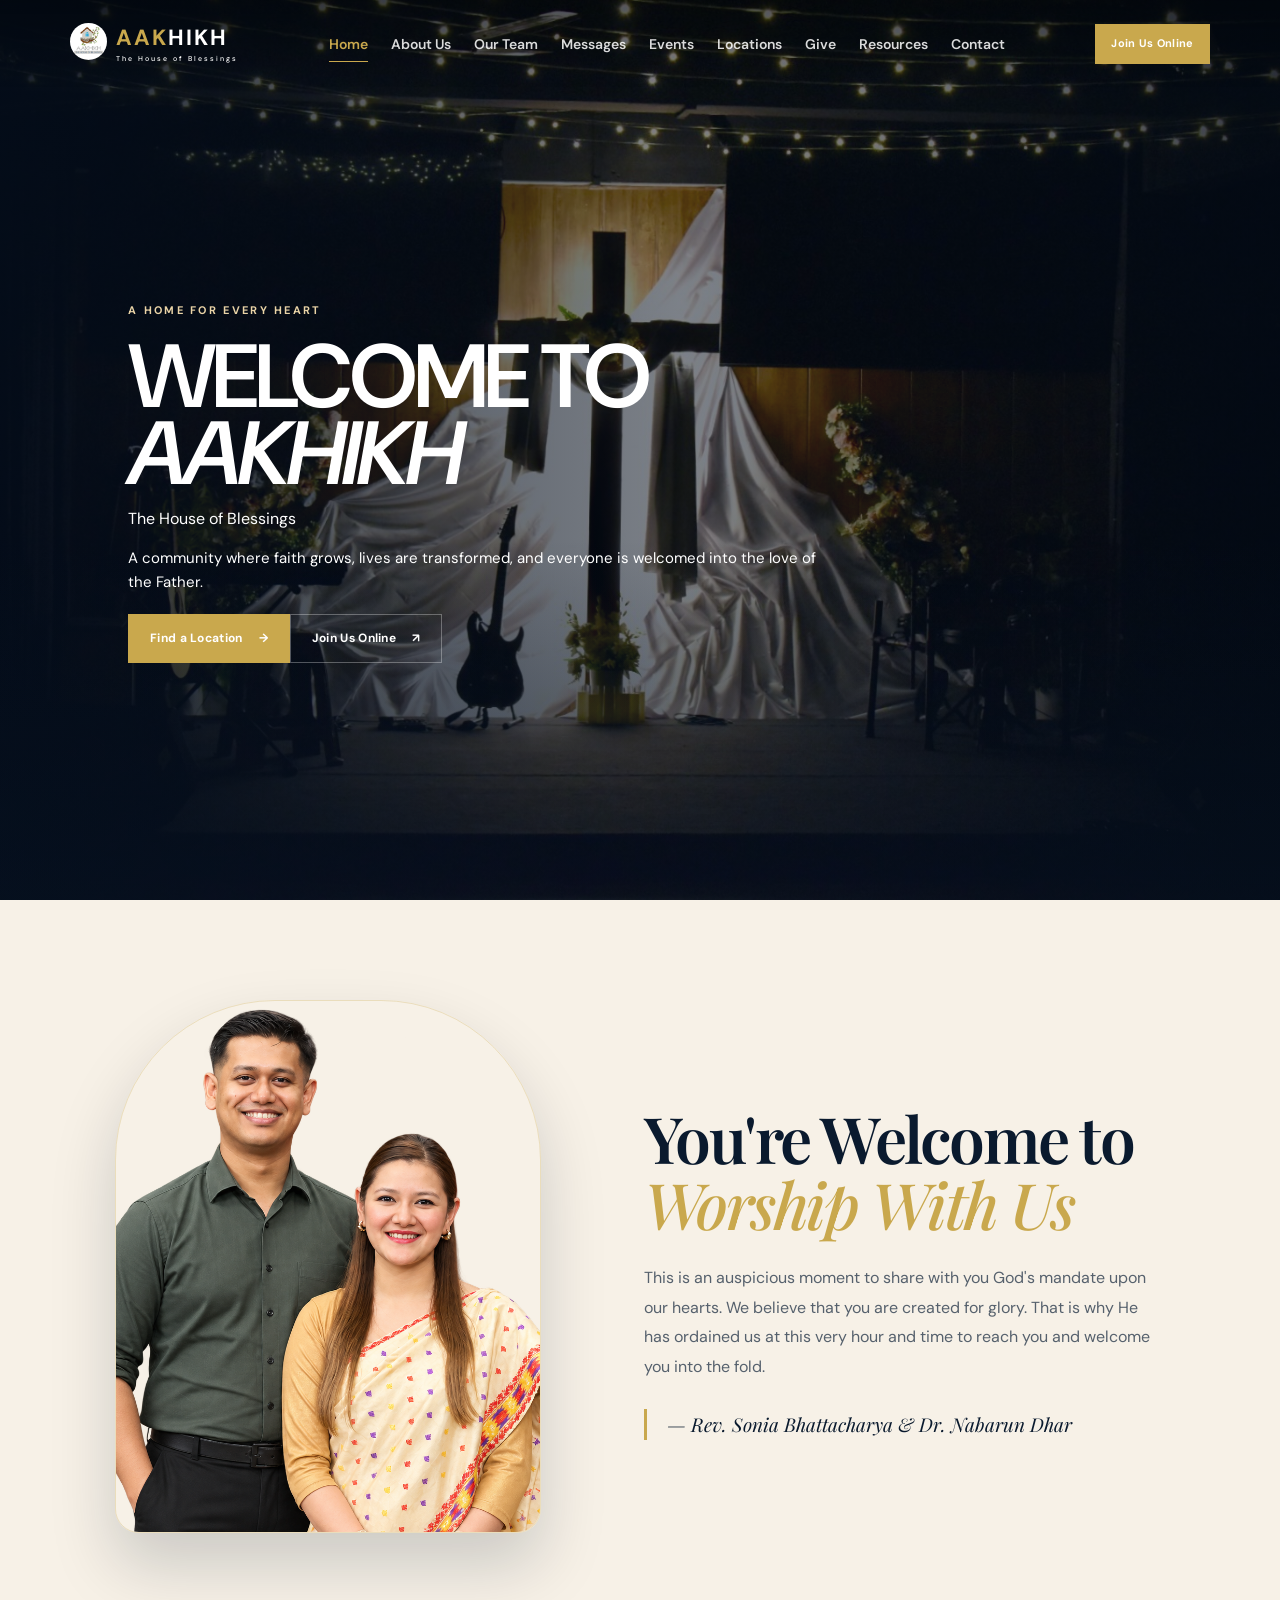
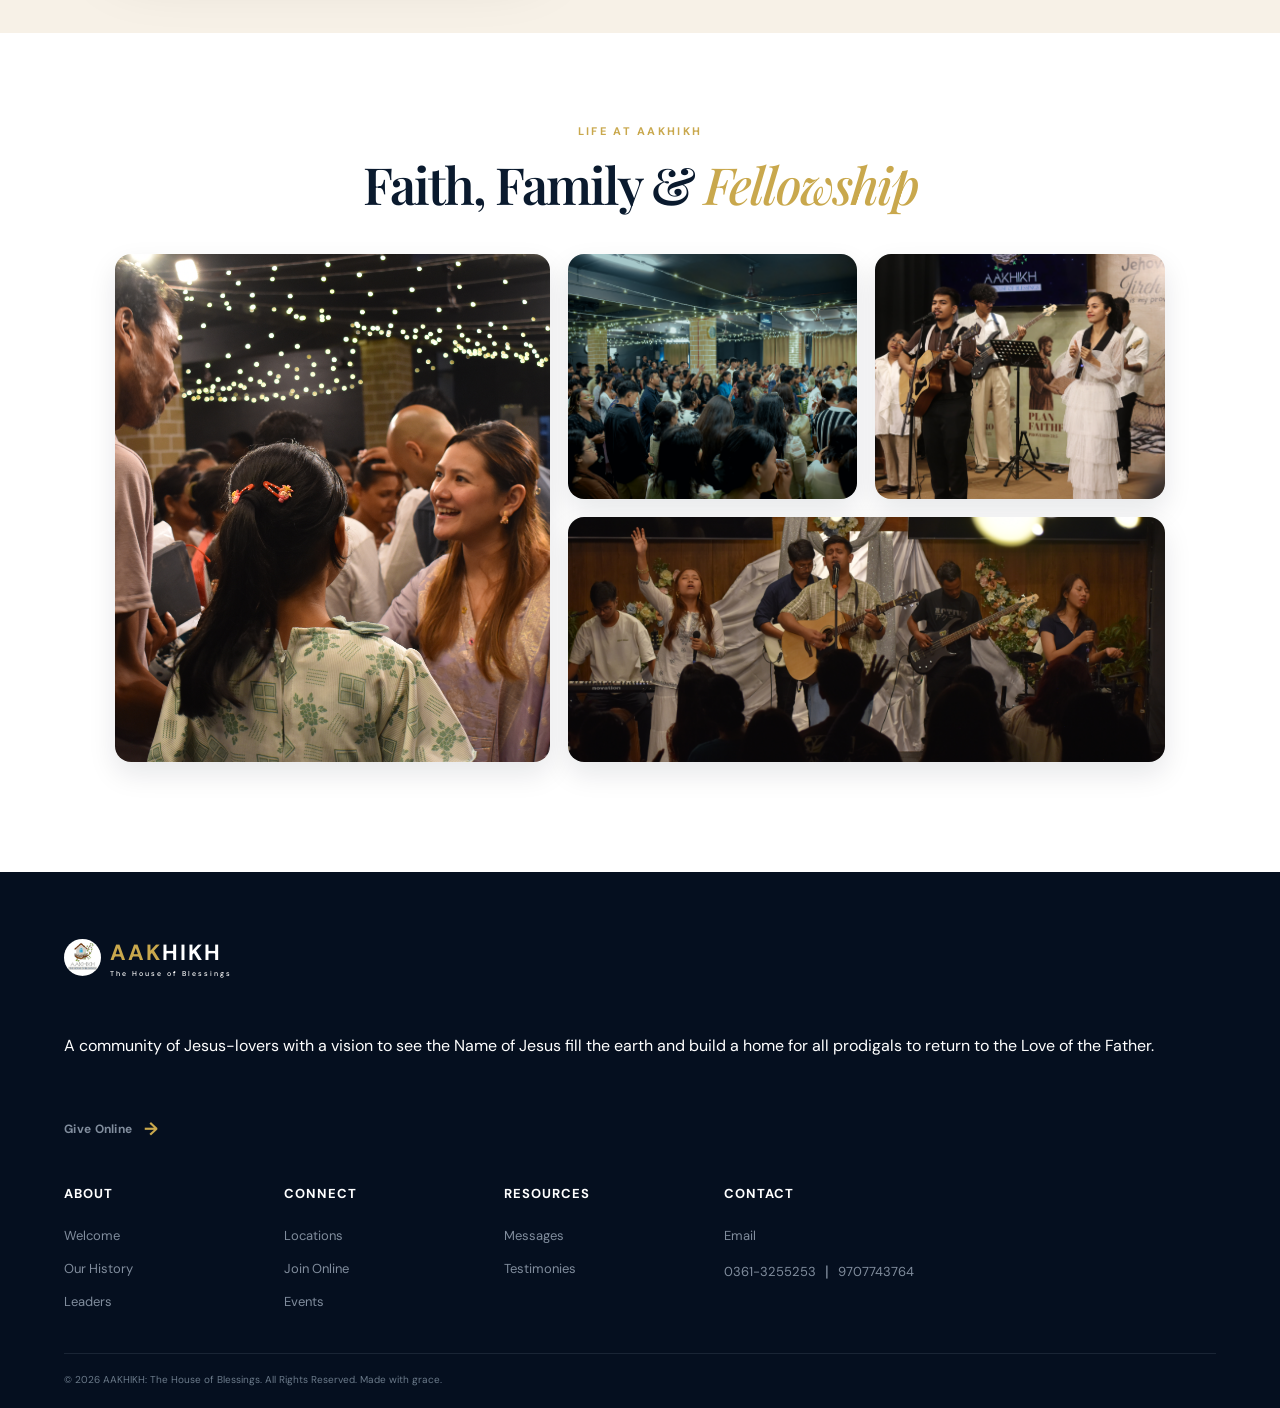
==== commit 78f85350: "Update home and about page imagery and layout" ====
--- a/index.html
+++ b/index.html
@@ -40,7 +40,7 @@
     html,body{height:auto;overflow-y:auto;overflow-x:hidden}
     .hero{height:100svh;min-height:0}
     .hero-image{background-image:linear-gradient(90deg,rgba(4,14,29,.83),rgba(4,14,29,.48) 53%,rgba(4,14,29,.65)),url('bg.JPEG')}
-    main>section:not(.hero):not(.welcome):not(.leadership-section){display:none}
+    main>section:not(.hero):not(.welcome):not(.home-gallery):not(.leadership-section){display:none}
     .scroll-cue{display:block}
     .welcome{display:grid;grid-template-columns:minmax(320px,.9fr) minmax(360px,1.1fr);align-items:center;gap:clamp(50px,8vw,120px);min-height:720px;padding:100px 9%;overflow:hidden;background:#f7f1e7}
     .welcome-photo{position:relative;display:flex;align-items:center;justify-content:center}
@@ -51,6 +51,14 @@
     .welcome-copy h2 em{color:var(--gold);font-weight:500}
     .welcome-copy>p:not(.eyebrow){font-size:clamp(16px,1.25vw,19px);line-height:1.85;color:#56616d;margin:0 0 28px}
     .welcome-copy .signature{padding-left:20px;border-left:3px solid var(--gold);font-family:var(--serif);font-size:19px;font-style:italic;color:var(--ink)}
+    .home-gallery{padding:90px 9% 110px;background:#fff}
+    .home-gallery-heading{text-align:center;max-width:620px;margin:0 auto 42px}
+    .home-gallery-heading h2{font:600 clamp(38px,4vw,58px)/1.05 var(--serif);letter-spacing:-2px;margin:10px 0 0;color:var(--ink)}
+    .home-gallery-heading h2 em{color:var(--gold);font-weight:500}
+    .home-gallery-grid{display:grid;grid-template-columns:1.2fr .8fr .8fr;grid-template-rows:245px 245px;gap:18px;max-width:1200px;margin:0 auto}
+    .home-gallery-grid img{width:100%;height:100%;object-fit:cover;border-radius:16px;box-shadow:0 12px 28px rgba(8,20,37,.1)}
+    .home-gallery-grid img:first-child{grid-row:span 2}
+    .home-gallery-grid img:nth-child(4){grid-column:span 2}
     @media(max-height:900px) and (min-width:601px){
       .hero-content{margin-top:65px}
       .hero h1{font-size:clamp(52px,7vw,94px)}
@@ -67,6 +75,10 @@
       .welcome-photo img{width:min(100%,430px);max-height:none;border-radius:120px 120px 20px 20px}
       .welcome-copy{order:1}
       .welcome-copy h2{font-size:clamp(38px,12vw,52px);letter-spacing:-1.5px}
+      .home-gallery{padding:70px 6%}
+      .home-gallery-grid{grid-template-columns:1fr 1fr;grid-template-rows:280px 190px 190px}
+      .home-gallery-grid img:first-child{grid-column:span 2;grid-row:auto}
+      .home-gallery-grid img:nth-child(4){grid-column:span 2}
     }
 
     /* Leadership section styling */
@@ -213,6 +225,16 @@
 
     <section class="welcome section" id="welcome"><div class="welcome-photo"><img src="welcome new.png" alt="Rev. Sonia Bhattacharya and Dr. Nabarun Dhar" loading="lazy"></div><div class="welcome-copy"><h2>You're Welcome to<br><em>Worship With Us</em></h2><p>This is an auspicious moment to share with you God's mandate upon our hearts. We believe that you are created for glory. That is why He has ordained us at this very hour and time to reach you and welcome you into the fold.</p><div class="signature">— Rev. Sonia Bhattacharya &amp; Dr. Nabarun Dhar</div></div></section>
 
+    <section class="home-gallery section" aria-labelledby="home-gallery-title">
+      <div class="home-gallery-heading"><p class="eyebrow">Life at AAKHIKH</p><h2 id="home-gallery-title">Faith, Family &amp; <em>Fellowship</em></h2></div>
+      <div class="home-gallery-grid">
+        <img src="a2.JPEG" alt="Life and fellowship at AAKHIKH" loading="lazy">
+        <img src="a3.JPEG" alt="AAKHIKH community gathering" loading="lazy">
+        <img src="a4.JPEG" alt="Worship at AAKHIKH" loading="lazy">
+        <img src="a5.JPEG" alt="AAKHIKH church family" loading="lazy">
+      </div>
+    </section>
+
     <section class="about section" id="about"><div class="section-intro centered"><p class="eyebrow">Who we are</p><h2>A Home for Every <em>Prodigal</em></h2><p>AAKHIKH is a community of Jesus-lovers: a welcoming spiritual home where you can encounter His love, grow in His Word, and find people to walk with.</p></div><div class="feature-grid"><article><div class="icon">✦</div><h3>Faith</h3><p>Growing together in faith, in grace, and in the transforming truth of the Word.</p></article><article><div class="icon">◌</div><h3>Community</h3><p>Building meaningful relationships and carrying one another through every season.</p></article><article><div class="icon">⌁</div><h3>Purpose</h3><p>Living out God's purpose and sharing His compassionate love with the world.</p></article></div></section>
 
     <section class="pastors section dark" id="pastors"><div class="pastors-head"><p class="eyebrow light">Our leadership</p><h2>Meet Our <em>Leaders</em></h2><p>Faithful servants with a heart to see lives touched by the love of Jesus.</p></div><div class="pastor-grid"><article class="pastor sonia"><div class="pastor-overlay"><p>Lead Pastor</p><h3>Rev. Sonia<br>Bhattacharya</h3></div></article><article class="pastor nabarun"><div class="pastor-overlay"><h3>Nabarun<br>Dhar</h3></div></article></div><p class="placeholder-note">Portraits and biographies can be updated from your media library.</p></section>
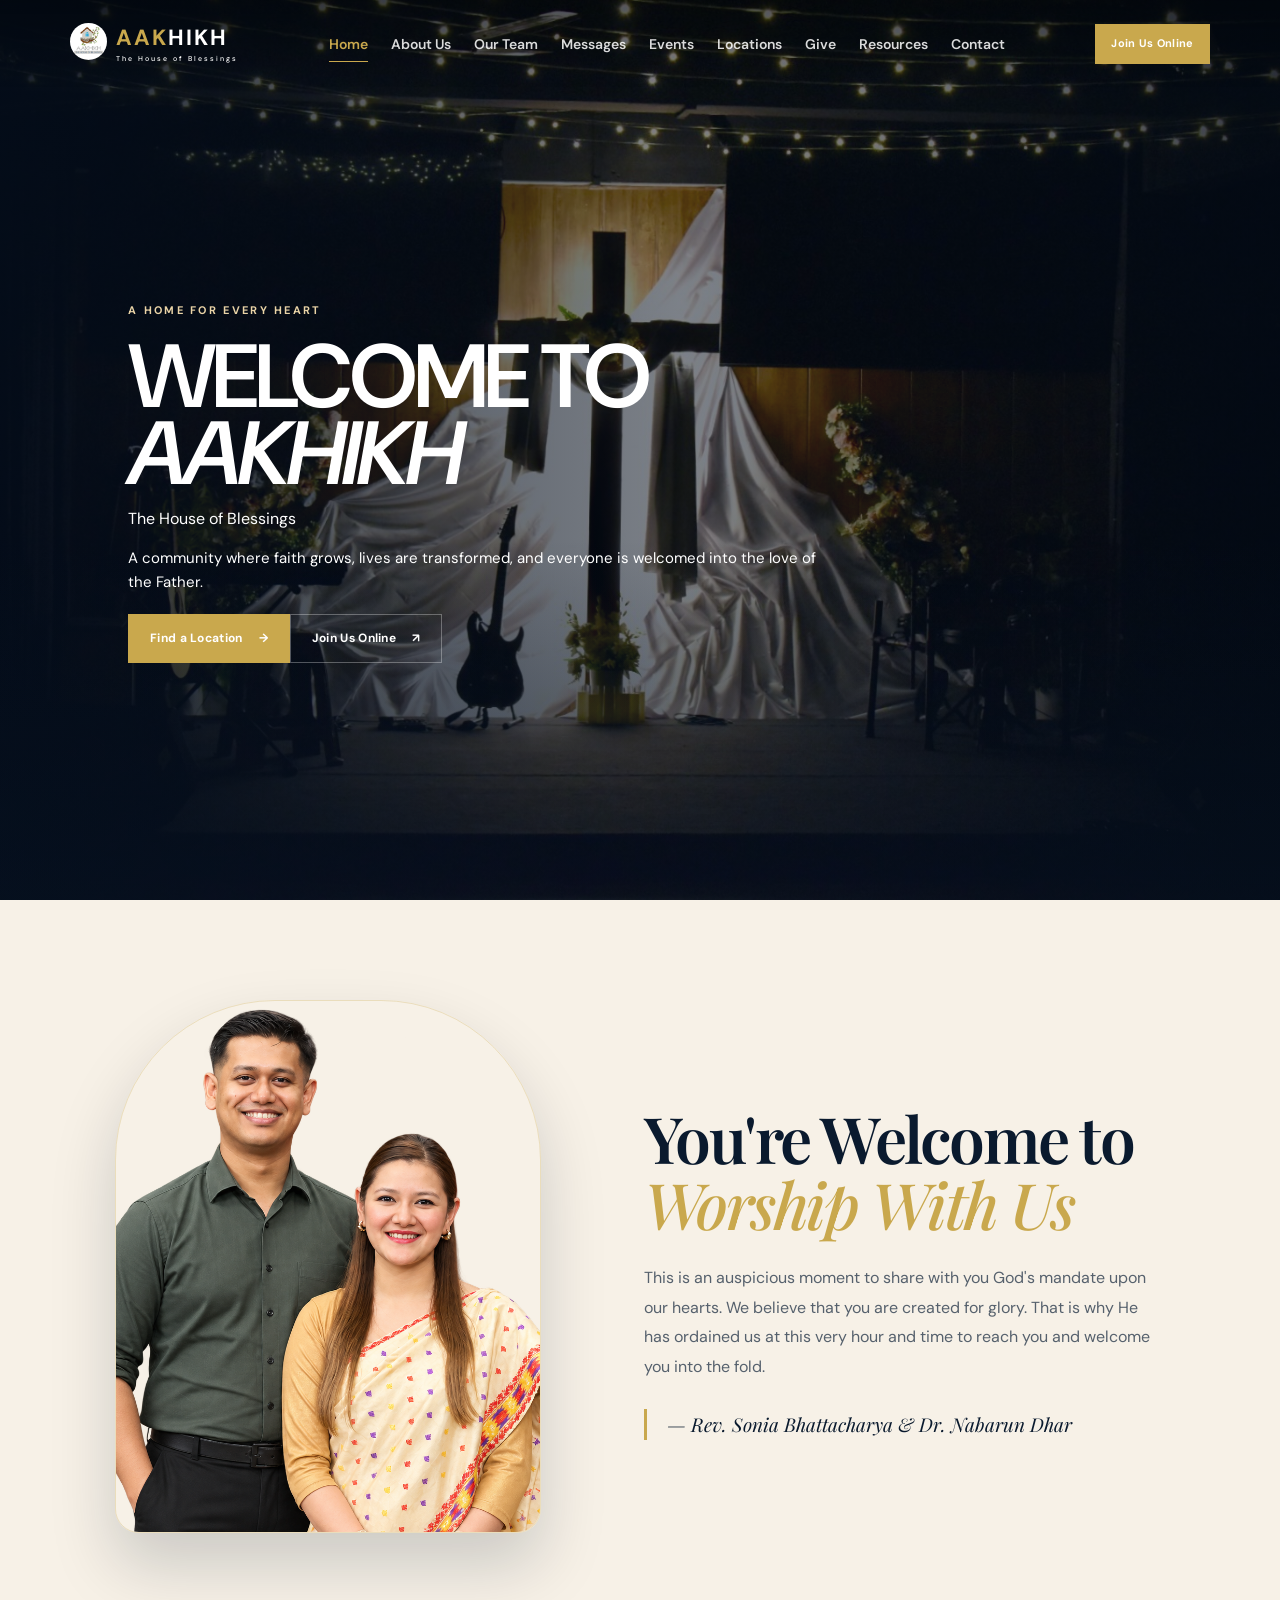
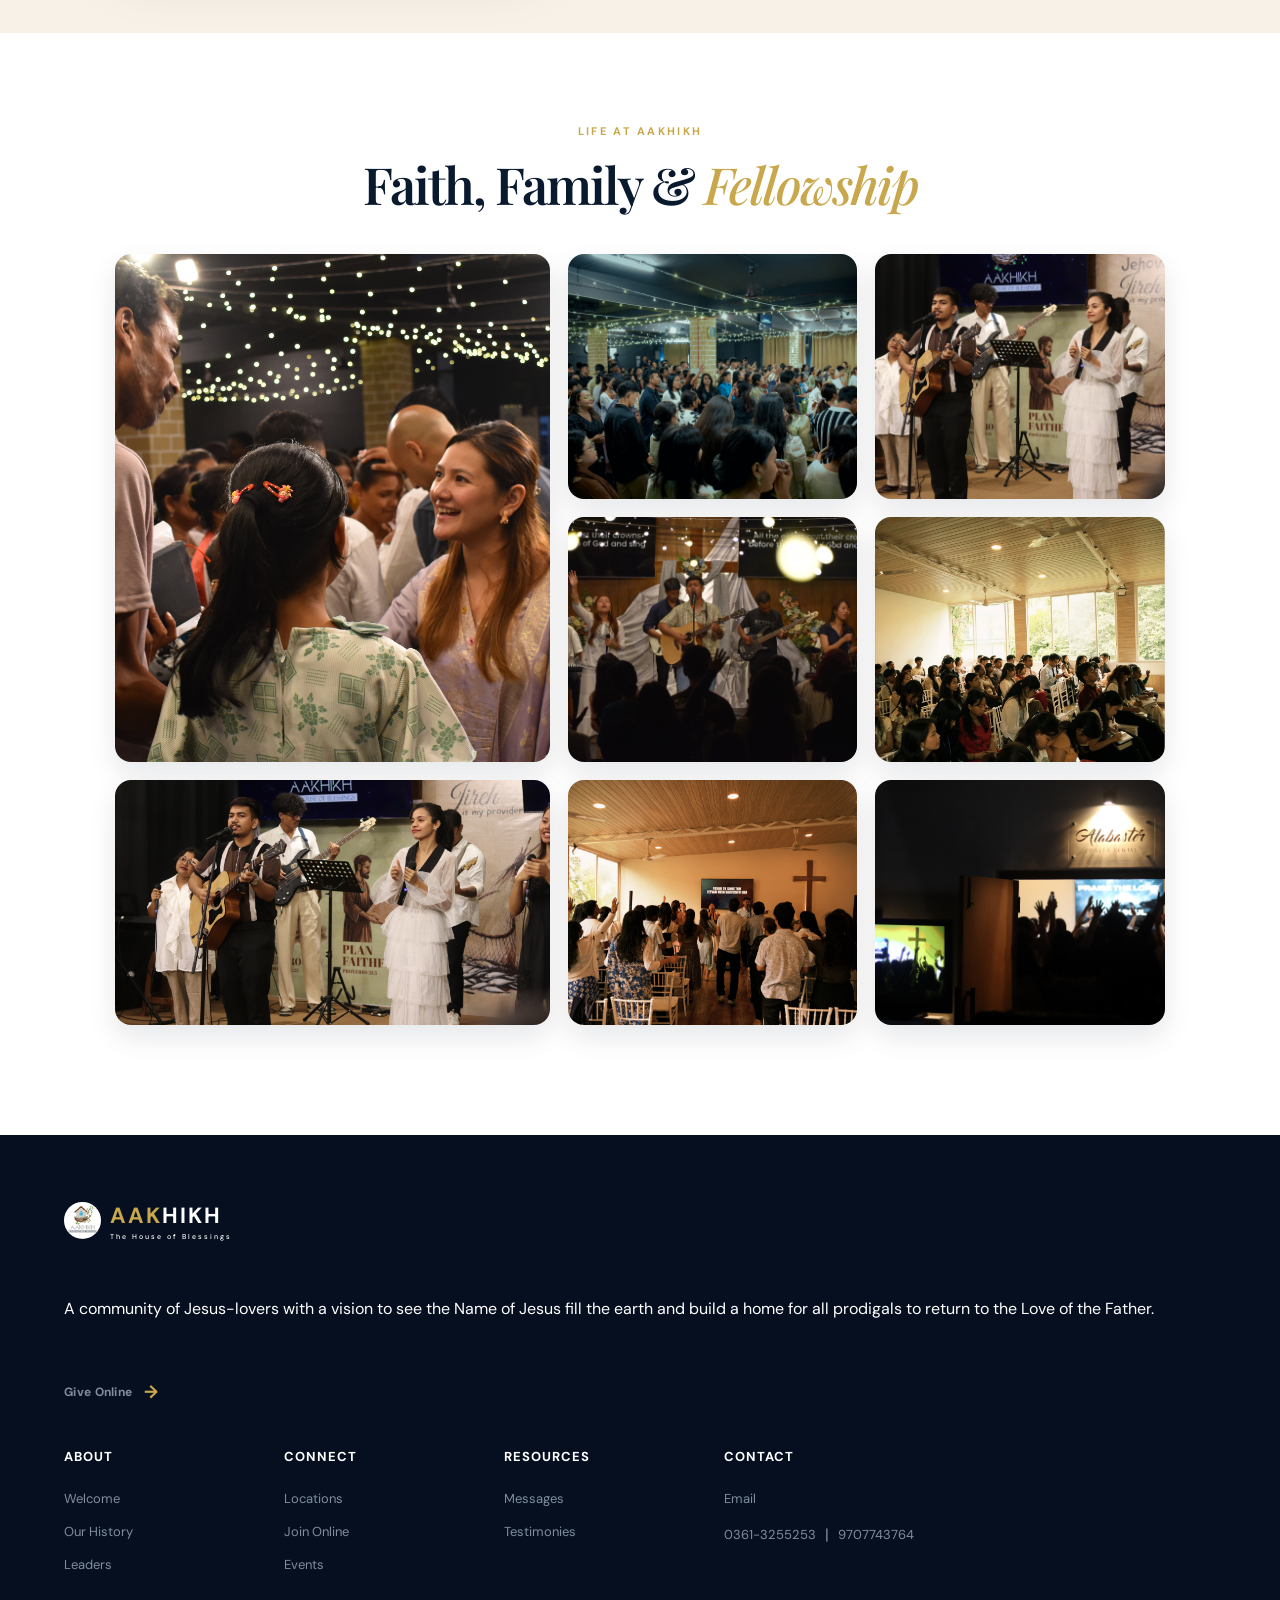
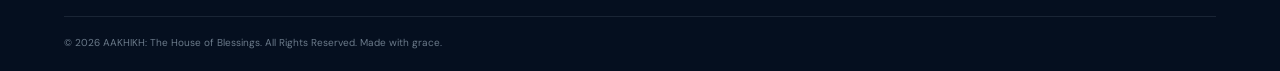
==== commit 3c4e9810: "Expand home gallery and improve site discovery" ====
--- a/index.html
+++ b/index.html
@@ -55,10 +55,9 @@
     .home-gallery-heading{text-align:center;max-width:620px;margin:0 auto 42px}
     .home-gallery-heading h2{font:600 clamp(38px,4vw,58px)/1.05 var(--serif);letter-spacing:-2px;margin:10px 0 0;color:var(--ink)}
     .home-gallery-heading h2 em{color:var(--gold);font-weight:500}
-    .home-gallery-grid{display:grid;grid-template-columns:1.2fr .8fr .8fr;grid-template-rows:245px 245px;gap:18px;max-width:1200px;margin:0 auto}
+    .home-gallery-grid{display:grid;grid-template-columns:1.2fr .8fr .8fr;grid-template-rows:repeat(3,245px);gap:18px;max-width:1200px;margin:0 auto}
     .home-gallery-grid img{width:100%;height:100%;object-fit:cover;border-radius:16px;box-shadow:0 12px 28px rgba(8,20,37,.1)}
     .home-gallery-grid img:first-child{grid-row:span 2}
-    .home-gallery-grid img:nth-child(4){grid-column:span 2}
     @media(max-height:900px) and (min-width:601px){
       .hero-content{margin-top:65px}
       .hero h1{font-size:clamp(52px,7vw,94px)}
@@ -76,9 +75,8 @@
       .welcome-copy{order:1}
       .welcome-copy h2{font-size:clamp(38px,12vw,52px);letter-spacing:-1.5px}
       .home-gallery{padding:70px 6%}
-      .home-gallery-grid{grid-template-columns:1fr 1fr;grid-template-rows:280px 190px 190px}
-      .home-gallery-grid img:first-child{grid-column:span 2;grid-row:auto}
-      .home-gallery-grid img:nth-child(4){grid-column:span 2}
+      .home-gallery-grid{grid-template-columns:1fr 1fr;grid-template-rows:none;grid-auto-rows:190px}
+      .home-gallery-grid img:first-child{grid-column:auto;grid-row:auto}
     }
 
     /* Leadership section styling */
@@ -185,19 +183,43 @@
   <script type="application/ld+json">
   {
     "@context": "https://schema.org",
-    "@type": "Organization",
+    "@type": ["Organization", "ReligiousOrganization"],
+    "@id": "https://aakhikh.in/#organization",
     "name": "AAKHIKH",
     "alternateName": "AAKHIKH: The House of Blessings",
     "url": "https://aakhikh.in/",
-    "logo": "https://aakhikh.in/logo.jpg",
+    "logo": {
+      "@type": "ImageObject",
+      "url": "https://aakhikh.in/logo.jpg"
+    },
+    "image": "https://aakhikh.in/bg.JPEG",
     "description": "AAKHIKH is a welcoming community of faith, worship, and hope in Guwahati and Shillong, built on faith, community, and purpose.",
     "email": "blessingsaakhikh@gmail.com",
     "telephone": ["+91-361-3255253", "+91-9707743764"],
-    "address": {
-      "@type": "PostalAddress",
-      "addressLocality": "Guwahati",
-      "addressRegion": "Assam",
-      "addressCountry": "IN"
+    "address": [
+      {
+        "@type": "PostalAddress",
+        "streetAddress": "Bhuyan Mansion, 3rd Floor, Near UCO Bank, Guwahati Club",
+        "addressLocality": "Guwahati",
+        "addressRegion": "Assam",
+        "addressCountry": "IN"
+      },
+      {
+        "@type": "PostalAddress",
+        "streetAddress": "Alabaster Prayer Room, HV7X+5C7, Motinagar, Nongthymmai",
+        "addressLocality": "Shillong",
+        "addressRegion": "Meghalaya",
+        "postalCode": "793014",
+        "addressCountry": "IN"
+      }
+    ],
+    "contactPoint": {
+      "@type": "ContactPoint",
+      "telephone": "+91-9707743764",
+      "email": "blessingsaakhikh@gmail.com",
+      "contactType": "general inquiries",
+      "areaServed": "IN",
+      "availableLanguage": ["English", "Assamese"]
     },
     "sameAs": [
       "https://www.youtube.com/@Aakhikh_The_House_of_Blessings/videos",
@@ -232,6 +254,10 @@
         <img src="a3.JPEG" alt="AAKHIKH community gathering" loading="lazy">
         <img src="a4.JPEG" alt="Worship at AAKHIKH" loading="lazy">
         <img src="a5.JPEG" alt="AAKHIKH church family" loading="lazy">
+        <img src="s1.PNG" alt="AAKHIKH fellowship and community" loading="lazy">
+        <img src="s2.jpeg" alt="Congregation gathered at AAKHIKH" loading="lazy">
+        <img src="s3.JPEG" alt="AAKHIKH worship team" loading="lazy">
+        <img src="s4.JPEG" alt="Worship service at AAKHIKH" loading="lazy">
       </div>
     </section>
 
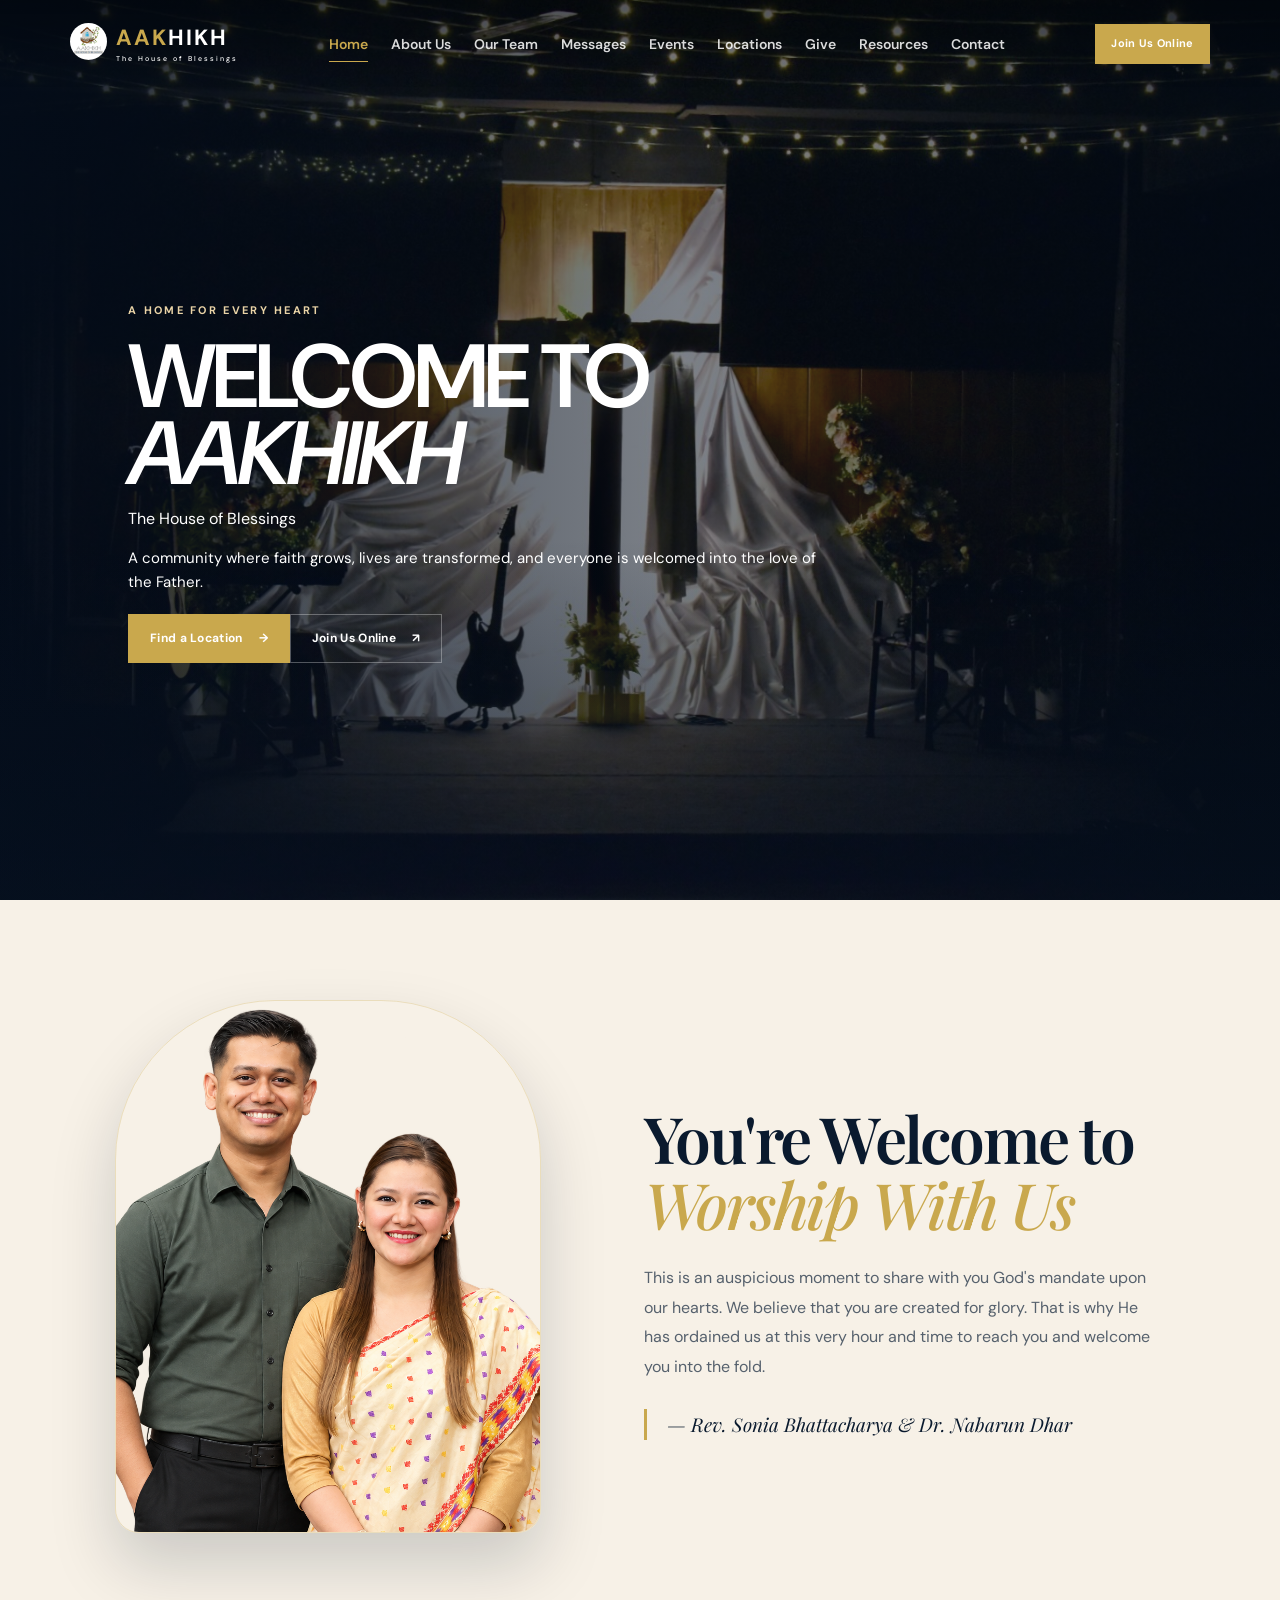
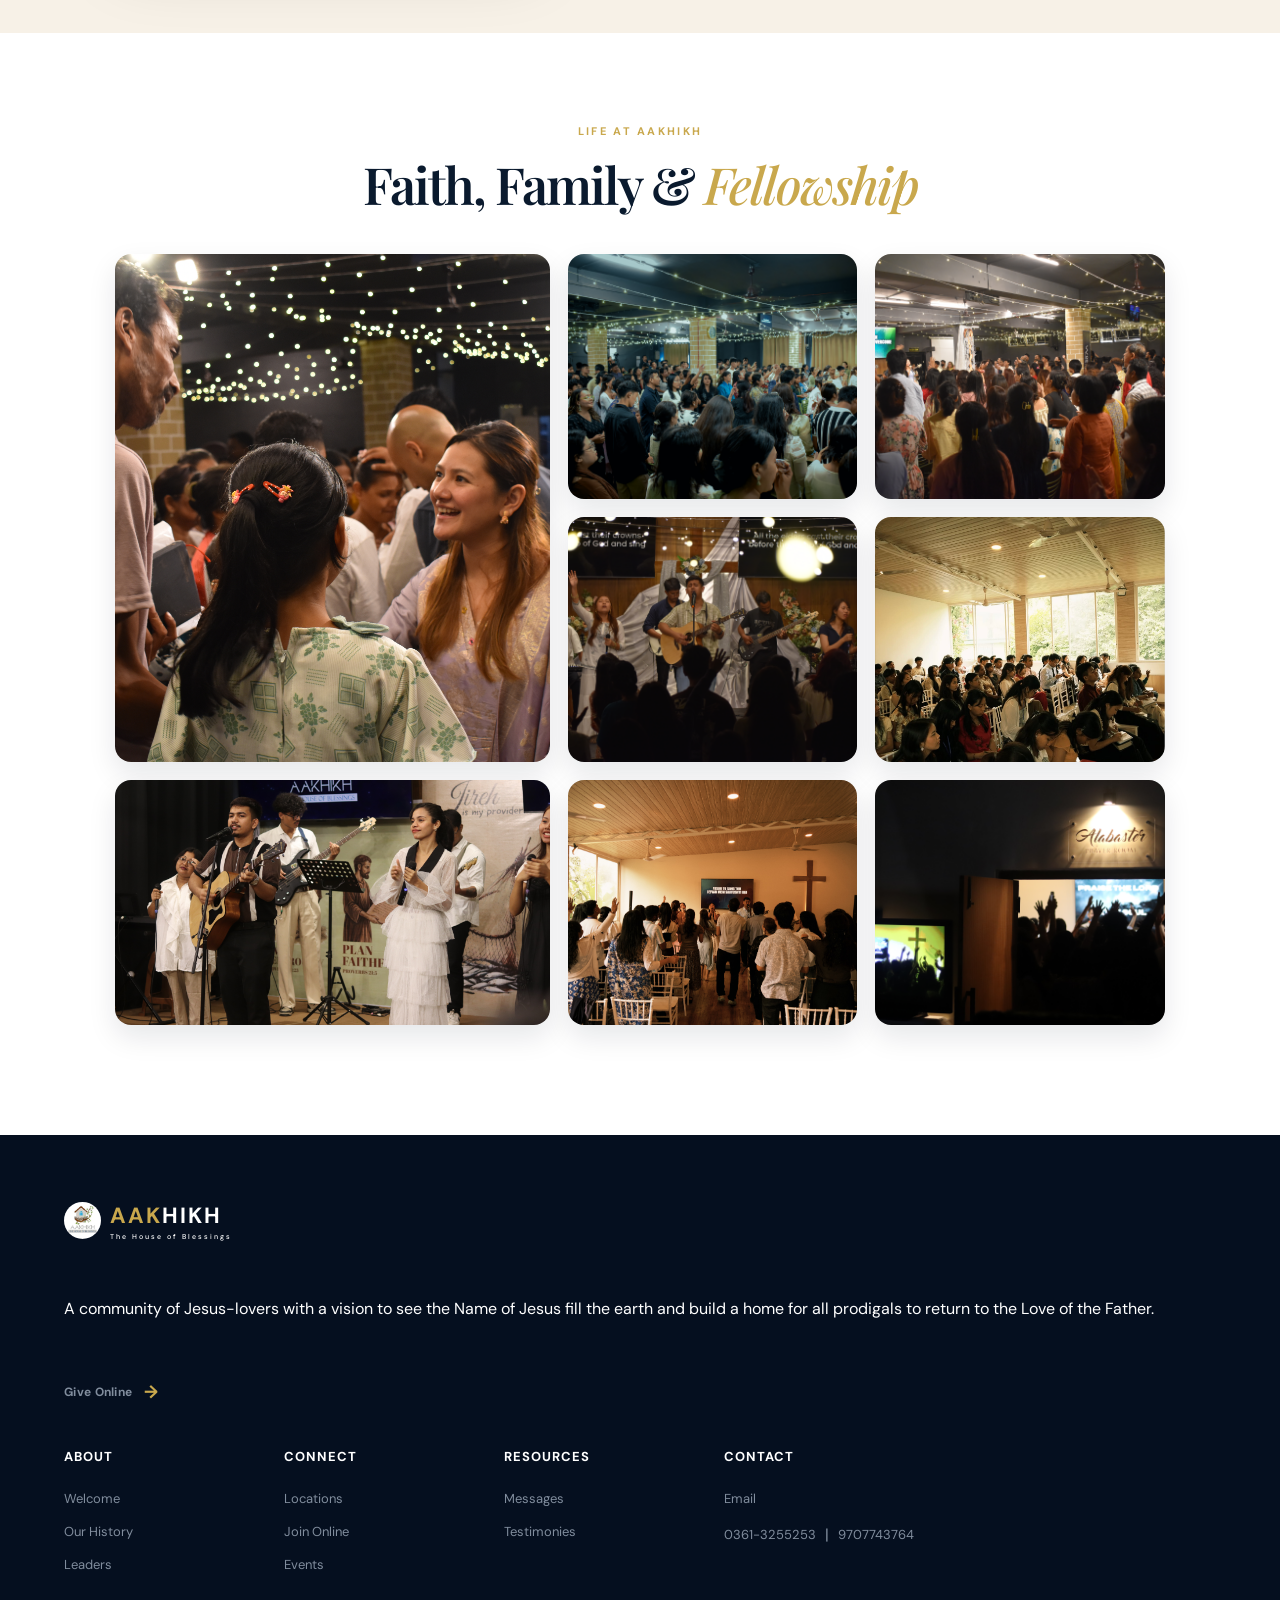
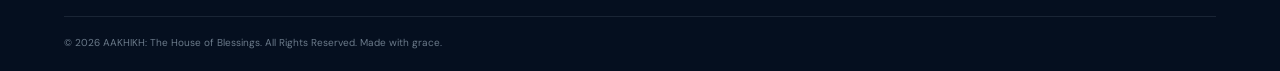
==== commit b8711256: "Replace home gallery worship image" ====
--- a/index.html
+++ b/index.html
@@ -252,7 +252,7 @@
       <div class="home-gallery-grid">
         <img src="a2.JPEG" alt="Life and fellowship at AAKHIKH" loading="lazy">
         <img src="a3.JPEG" alt="AAKHIKH community gathering" loading="lazy">
-        <img src="a4.JPEG" alt="Worship at AAKHIKH" loading="lazy">
+        <img src="s5.jpeg" alt="Worship and fellowship at AAKHIKH" loading="lazy">
         <img src="a5.JPEG" alt="AAKHIKH church family" loading="lazy">
         <img src="s1.PNG" alt="AAKHIKH fellowship and community" loading="lazy">
         <img src="s2.jpeg" alt="Congregation gathered at AAKHIKH" loading="lazy">
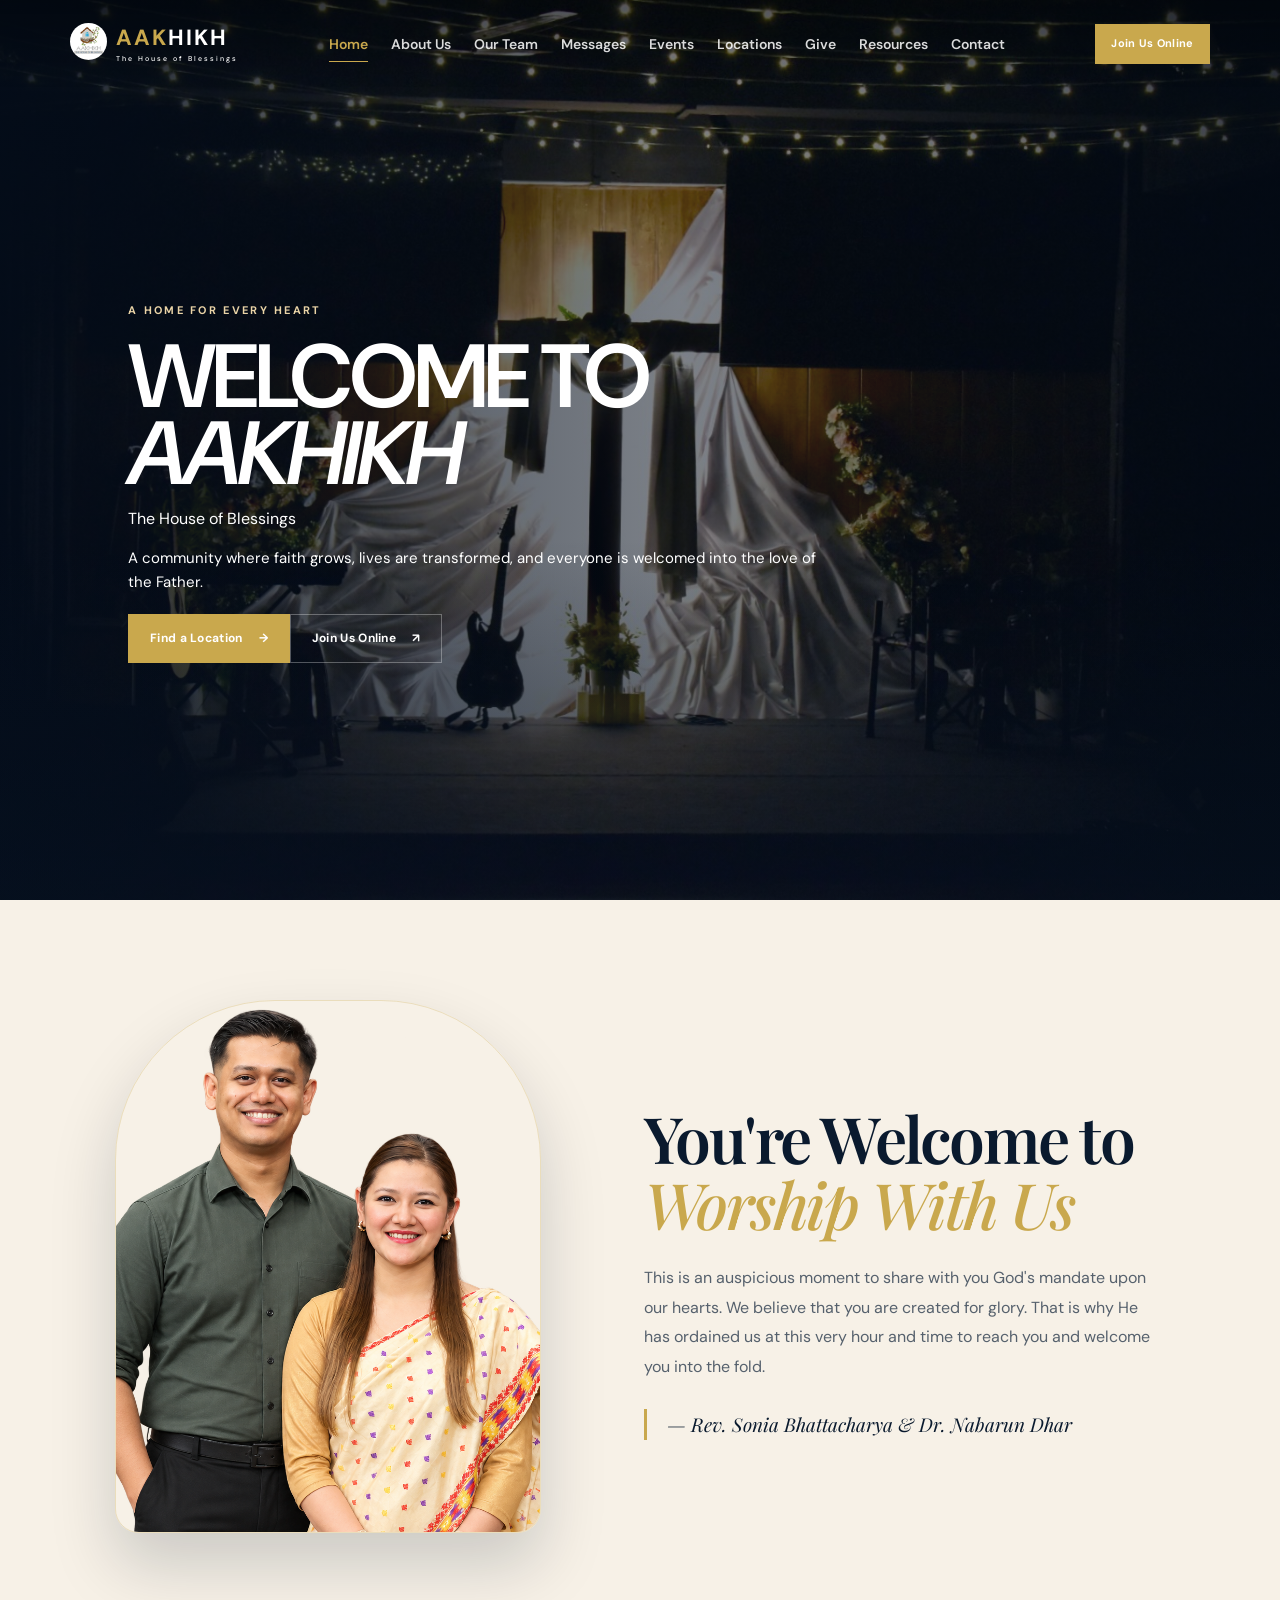
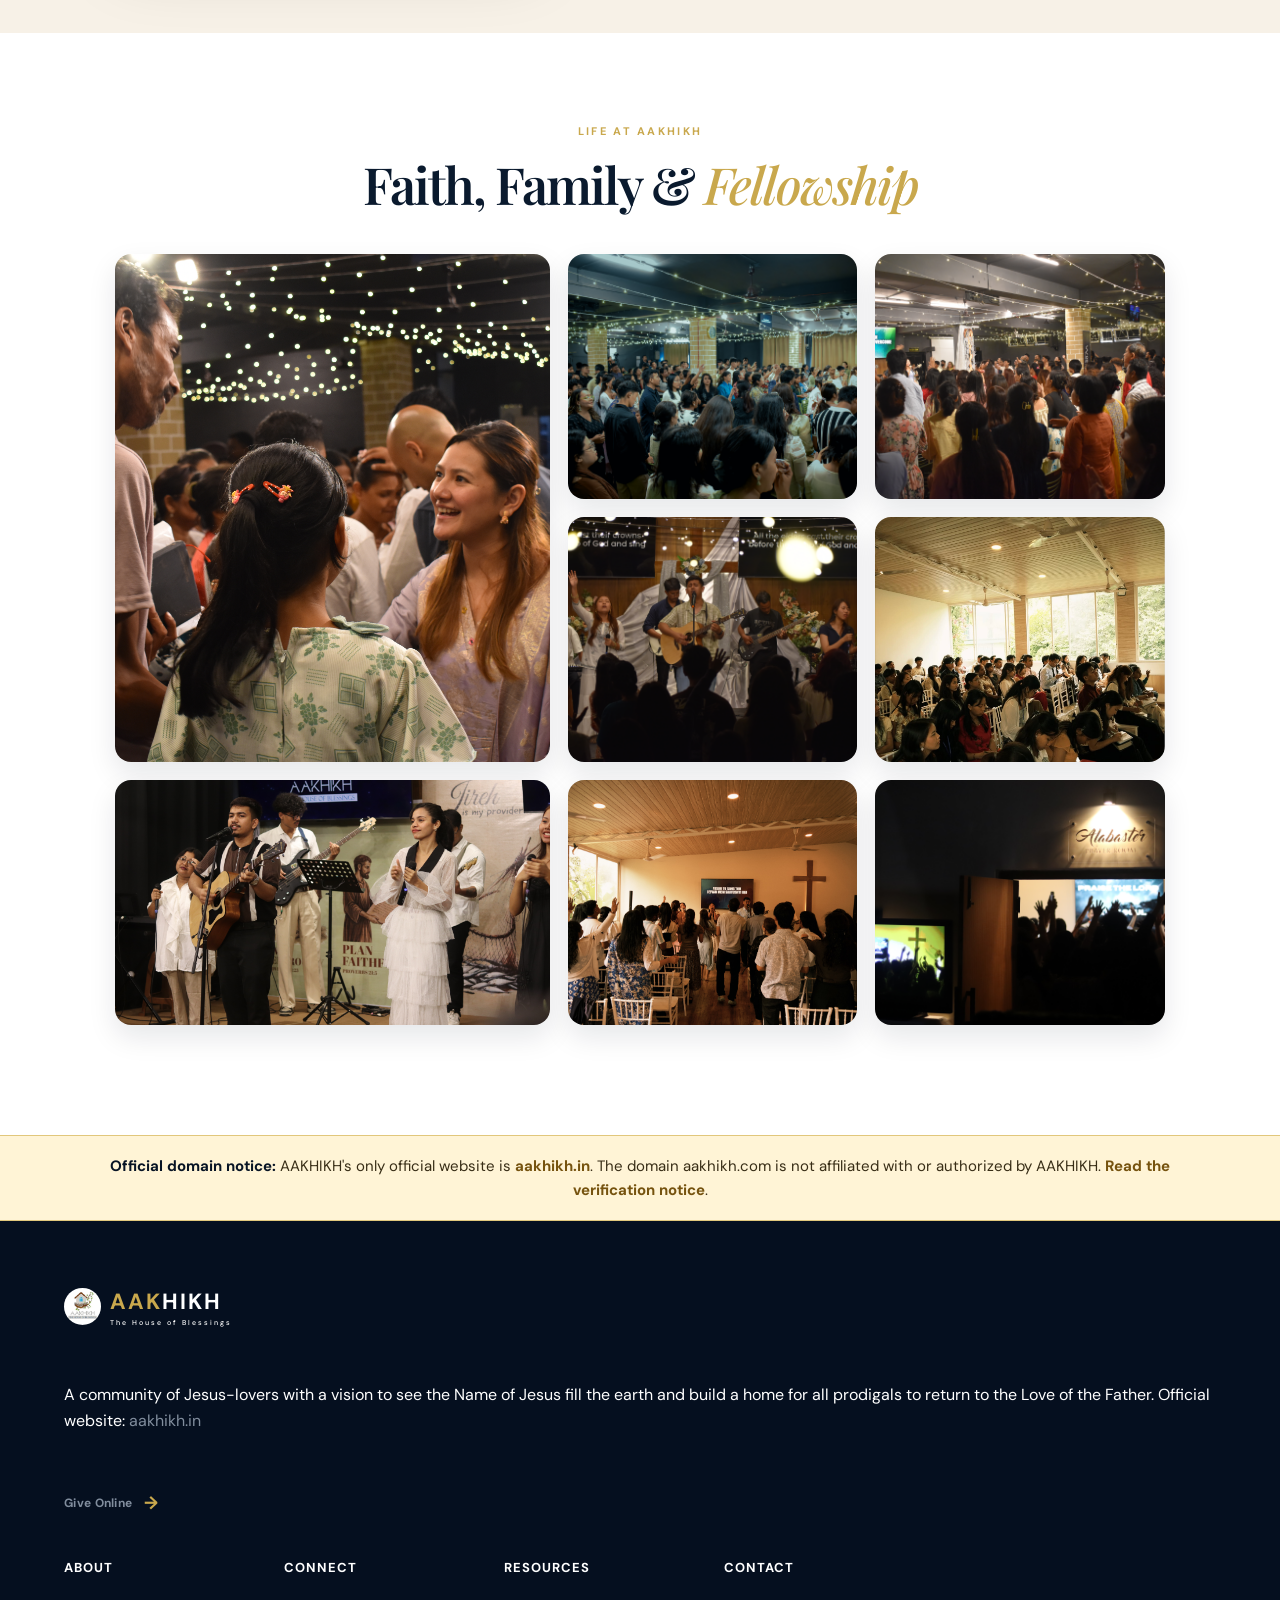
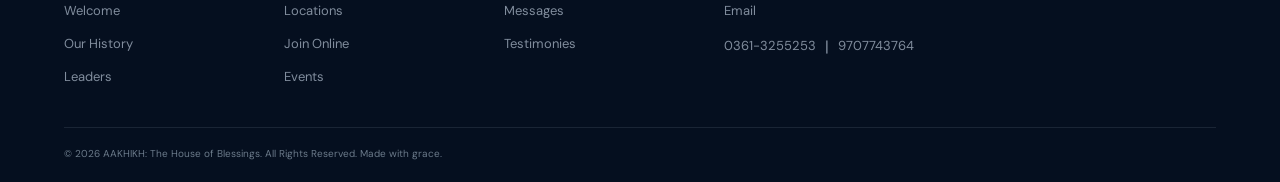
==== commit 94281381: "Clarify official AAKHIKH domain for search" ====
--- a/index.html
+++ b/index.html
@@ -3,7 +3,7 @@
 <head>
   <meta charset="UTF-8" />
   <meta name="viewport" content="width=device-width, initial-scale=1.0" />
-  <meta name="description" content="AAKHIKH is a welcoming community of faith, worship, and hope in Guwahati and Shillong. Join us as we build a home for all to return to the love of the Father." />
+  <meta name="description" content="Official website of AAKHIKH: The House of Blessings at aakhikh.in, a welcoming Christian community of faith, worship, and hope in Guwahati and Shillong." />
   <meta name="theme-color" content="#081528" />
   <meta name="robots" content="index, follow" />
   <link rel="canonical" href="https://aakhikh.in/" />
@@ -12,20 +12,21 @@
   <link rel="icon" type="image/jpeg" href="logo.jpg" />
   <link rel="apple-touch-icon" href="logo.jpg" />
 
-  <title>AAKHIKH | The House of Blessings</title>
+  <title>AAKHIKH Official Website | The House of Blessings</title>
 
   <!-- Open Graph Metadata -->
-  <meta property="og:title" content="AAKHIKH | The House of Blessings" />
-  <meta property="og:description" content="AAKHIKH is a welcoming community of faith, worship, and hope in Guwahati and Shillong. Join us as we build a home for all to return to the love of the Father." />
+  <meta property="og:title" content="AAKHIKH Official Website | The House of Blessings" />
+  <meta property="og:description" content="Official website of AAKHIKH: The House of Blessings at aakhikh.in, a welcoming Christian community of faith, worship, and hope in Guwahati and Shillong." />
   <meta property="og:image" content="https://aakhikh.in/logo.jpg" />
   <meta property="og:url" content="https://aakhikh.in/" />
   <meta property="og:type" content="website" />
   <meta property="og:site_name" content="AAKHIKH" />
+    <meta property="og:locale" content="en_IN" />
 
   <!-- Twitter Card Metadata -->
   <meta name="twitter:card" content="summary" />
-  <meta name="twitter:title" content="AAKHIKH | The House of Blessings" />
-  <meta name="twitter:description" content="AAKHIKH is a welcoming community of faith, worship, and hope in Guwahati and Shillong. Join us as we build a home for all to return to the love of the Father." />
+  <meta name="twitter:title" content="AAKHIKH Official Website | The House of Blessings" />
+  <meta name="twitter:description" content="Official website of AAKHIKH: The House of Blessings at aakhikh.in, a welcoming Christian community of faith, worship, and hope in Guwahati and Shillong." />
   <meta name="twitter:image" content="https://aakhikh.in/logo.jpg" />
 
   <!-- Google Search Console Verification Placeholder -->
@@ -78,6 +79,9 @@
       .home-gallery-grid{grid-template-columns:1fr 1fr;grid-template-rows:none;grid-auto-rows:190px}
       .home-gallery-grid img:first-child{grid-column:auto;grid-row:auto}
     }
+    .domain-notice{padding:18px 6%;background:#fff4d6;border-top:1px solid #e1c77c;border-bottom:1px solid #e1c77c;text-align:center;color:#382d16;font-size:15px;line-height:1.6}
+    .domain-notice strong{color:#081425}
+    .domain-notice a{color:#76530f;font-weight:700}
 
     /* Leadership section styling */
     .leadership-section {
@@ -174,8 +178,14 @@
   {
     "@context": "https://schema.org",
     "@type": "WebSite",
+    "@id": "https://aakhikh.in/#website",
     "name": "AAKHIKH",
-    "url": "https://aakhikh.in/"
+    "alternateName": "AAKHIKH: The House of Blessings",
+    "url": "https://aakhikh.in/",
+    "inLanguage": "en-IN",
+    "publisher": {
+      "@id": "https://aakhikh.in/#organization"
+    }
   }
   </script>
 
@@ -193,7 +203,7 @@
       "url": "https://aakhikh.in/logo.jpg"
     },
     "image": "https://aakhikh.in/bg.JPEG",
-    "description": "AAKHIKH is a welcoming community of faith, worship, and hope in Guwahati and Shillong, built on faith, community, and purpose.",
+    "description": "Official website of AAKHIKH: The House of Blessings at aakhikh.in, a welcoming community of faith, worship, and hope in Guwahati and Shillong.",
     "email": "blessingsaakhikh@gmail.com",
     "telephone": ["+91-361-3255253", "+91-9707743764"],
     "address": [
@@ -326,6 +336,8 @@
       </div>
     </section> -->
   </main>
-  <footer><div class="footer-top"><a class="brand" href="index.html" aria-label="AAKHIKH home"><span>AAK</span>HIKH<small>The House of Blessings</small></a><p>A community of Jesus-lovers with a vision to see the Name of Jesus fill the earth and build a home for all prodigals to return to the Love of the Father.</p><a class="text-link gold" href="donate.html">Give Online <b>→</b></a></div><div class="footer-links"><div><h4>About</h4><a href="about.html">Welcome</a><a href="about.html#our-story">Our History</a><a href="team.html">Leaders</a></div><div><h4>Connect</h4><a href="locations.html">Locations</a><a href="online.html">Join Online</a><a href="events.html">Events</a></div><div><h4>Resources</h4><a href="messages.html">Messages</a><a href="testimonials.html">Testimonies</a></div><div><h4>Contact</h4><a href="mailto:blessingsaakhikh@gmail.com">Email</a><span class="contact-numbers"><a href="tel:+913613255253">0361-3255253</a><span aria-hidden="true">|</span><a href="tel:+919707743764">9707743764</a></span></div></div><div class="copyright">© 2026 AAKHIKH: The House of Blessings. All Rights Reserved. <span>Made with grace.</span></div></footer>
+  <aside class="domain-notice" aria-label="Official domain notice"><strong>Official domain notice:</strong> AAKHIKH's only official website is <a href="https://aakhikh.in/">aakhikh.in</a>. The domain aakhikh.com is not affiliated with or authorized by AAKHIKH. <a href="official.html">Read the verification notice</a>.</aside>
+  <footer><div class="footer-top"><a class="brand" href="index.html" aria-label="AAKHIKH home"><span>AAK</span>HIKH<small>The House of Blessings</small></a><p>A community of Jesus-lovers with a vision to see the Name of Jesus fill the earth and build a home for all prodigals to return to the Love of the Father. Official website: <a href="https://aakhikh.in/">aakhikh.in</a></p><a class="text-link gold" href="donate.html">Give Online <b>→</b></a></div><div class="footer-links"><div><h4>About</h4><a href="about.html">Welcome</a><a href="about.html#our-story">Our History</a><a href="team.html">Leaders</a></div><div><h4>Connect</h4><a href="locations.html">Locations</a><a href="online.html">Join Online</a><a href="events.html">Events</a></div><div><h4>Resources</h4><a href="messages.html">Messages</a><a href="testimonials.html">Testimonies</a></div><div><h4>Contact</h4><a href="mailto:blessingsaakhikh@gmail.com">Email</a><span class="contact-numbers"><a href="tel:+913613255253">0361-3255253</a><span aria-hidden="true">|</span><a href="tel:+919707743764">9707743764</a></span></div></div><div class="copyright">© 2026 AAKHIKH: The House of Blessings. All Rights Reserved. <span>Made with grace.</span></div></footer>
   <script src="script.js"></script>
 </body></html>
+
